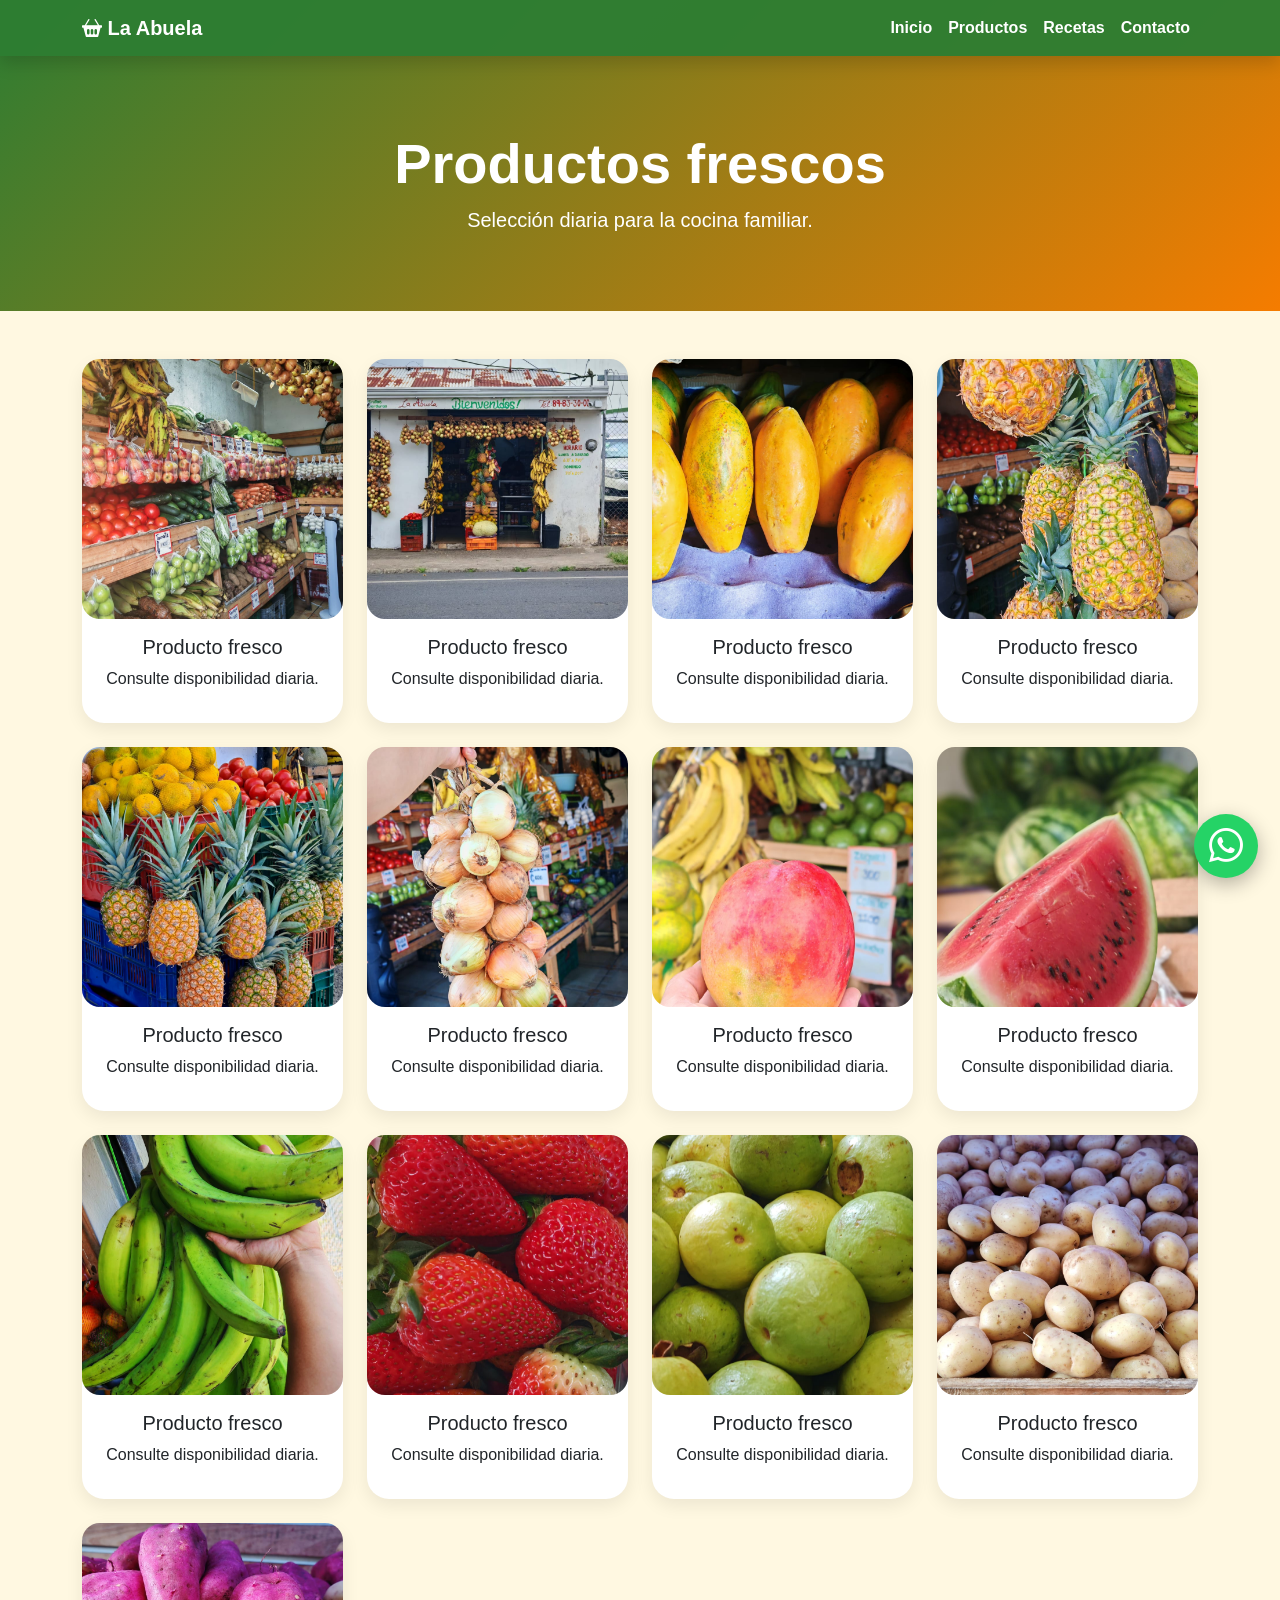
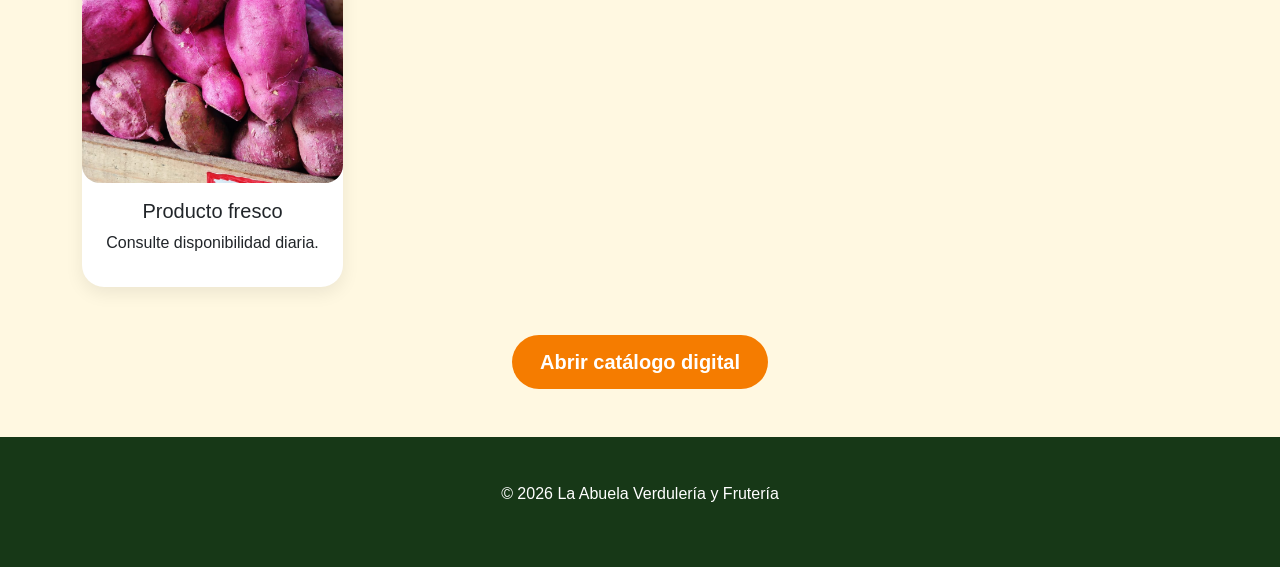
==== productos.html @ 68469627 "Add files via upload" ====
<!doctype html><html lang="es"><head><meta charset="utf-8"><meta name="viewport" content="width=device-width, initial-scale=1"><title>Productos | La Abuela</title><link href="https://cdn.jsdelivr.net/npm/bootstrap@5.3.3/dist/css/bootstrap.min.css" rel="stylesheet"><link href="https://cdn.jsdelivr.net/npm/bootstrap-icons@1.11.3/font/bootstrap-icons.css" rel="stylesheet"><link rel="stylesheet" href="css/estilos.css"></head><body><nav class="navbar navbar-expand-lg navbar-dark fixed-top shadow"><div class="container"><a class="navbar-brand" href="index.html"><i class="bi bi-basket2-fill"></i> La Abuela</a><button class="navbar-toggler" type="button" data-bs-toggle="collapse" data-bs-target="#menu"><span class="navbar-toggler-icon"></span></button><div id="menu" class="collapse navbar-collapse"><ul class="navbar-nav ms-auto"><li class="nav-item"><a class="nav-link" href="index.html">Inicio</a></li><li class="nav-item"><a class="nav-link" href="productos.html">Productos</a></li><li class="nav-item"><a class="nav-link" href="recetas.html">Recetas</a></li><li class="nav-item"><a class="nav-link" href="contacto.html">Contacto</a></li></ul></div></div></nav><header class="page-header"><div class="container"><h1 class="display-4 fw-bold">Productos frescos</h1><p class="lead">Selección diaria para la cocina familiar.</p></div></header><main class="container py-5"><div class="row g-4">
<div class="col-6 col-md-4 col-lg-3"><div class="card h-100"><img src="img/foto1.jpg" class="product-img w-100" alt="Producto fresco"><div class="card-body text-center"><h5>Producto fresco</h5><p>Consulte disponibilidad diaria.</p></div></div></div>
<div class="col-6 col-md-4 col-lg-3"><div class="card h-100"><img src="img/foto2.jpg" class="product-img w-100" alt="Producto fresco"><div class="card-body text-center"><h5>Producto fresco</h5><p>Consulte disponibilidad diaria.</p></div></div></div>
<div class="col-6 col-md-4 col-lg-3"><div class="card h-100"><img src="img/foto3.jpg" class="product-img w-100" alt="Producto fresco"><div class="card-body text-center"><h5>Producto fresco</h5><p>Consulte disponibilidad diaria.</p></div></div></div>
<div class="col-6 col-md-4 col-lg-3"><div class="card h-100"><img src="img/foto4.jpg" class="product-img w-100" alt="Producto fresco"><div class="card-body text-center"><h5>Producto fresco</h5><p>Consulte disponibilidad diaria.</p></div></div></div>
<div class="col-6 col-md-4 col-lg-3"><div class="card h-100"><img src="img/foto5.jpg" class="product-img w-100" alt="Producto fresco"><div class="card-body text-center"><h5>Producto fresco</h5><p>Consulte disponibilidad diaria.</p></div></div></div>
<div class="col-6 col-md-4 col-lg-3"><div class="card h-100"><img src="img/foto6.jpg" class="product-img w-100" alt="Producto fresco"><div class="card-body text-center"><h5>Producto fresco</h5><p>Consulte disponibilidad diaria.</p></div></div></div>
<div class="col-6 col-md-4 col-lg-3"><div class="card h-100"><img src="img/foto7.jpg" class="product-img w-100" alt="Producto fresco"><div class="card-body text-center"><h5>Producto fresco</h5><p>Consulte disponibilidad diaria.</p></div></div></div>
<div class="col-6 col-md-4 col-lg-3"><div class="card h-100"><img src="img/foto8.jpg" class="product-img w-100" alt="Producto fresco"><div class="card-body text-center"><h5>Producto fresco</h5><p>Consulte disponibilidad diaria.</p></div></div></div>
<div class="col-6 col-md-4 col-lg-3"><div class="card h-100"><img src="img/foto9.jpg" class="product-img w-100" alt="Producto fresco"><div class="card-body text-center"><h5>Producto fresco</h5><p>Consulte disponibilidad diaria.</p></div></div></div>
<div class="col-6 col-md-4 col-lg-3"><div class="card h-100"><img src="img/foto10.jpg" class="product-img w-100" alt="Producto fresco"><div class="card-body text-center"><h5>Producto fresco</h5><p>Consulte disponibilidad diaria.</p></div></div></div>
<div class="col-6 col-md-4 col-lg-3"><div class="card h-100"><img src="img/foto11.jpg" class="product-img w-100" alt="Producto fresco"><div class="card-body text-center"><h5>Producto fresco</h5><p>Consulte disponibilidad diaria.</p></div></div></div>
<div class="col-6 col-md-4 col-lg-3"><div class="card h-100"><img src="img/foto12.jpg" class="product-img w-100" alt="Producto fresco"><div class="card-body text-center"><h5>Producto fresco</h5><p>Consulte disponibilidad diaria.</p></div></div></div>
<div class="col-6 col-md-4 col-lg-3"><div class="card h-100"><img src="img/foto13.jpg" class="product-img w-100" alt="Producto fresco"><div class="card-body text-center"><h5>Producto fresco</h5><p>Consulte disponibilidad diaria.</p></div></div></div>
</div><div class="text-center mt-5"><a href="https://laabuela-catalogo-mw1exf4.gamma.site/" target="_blank" class="btn btn-abuela btn-lg">Abrir catálogo digital</a></div></main><a href="https://wa.me/50689833000" target="_blank" class="whatsapp-float"><i class="bi bi-whatsapp"></i></a><footer class="footer text-center"><p>© 2026 La Abuela Verdulería y Frutería</p></footer><script src="https://cdn.jsdelivr.net/npm/bootstrap@5.3.3/dist/js/bootstrap.bundle.min.js"></script><script src="js/main.js"></script></body></html>
---- css/estilos.css ----
:root{--verde:#2e7d32;--verde2:#6dad3a;--naranja:#f57c00;--crema:#fff8e1;--oscuro:#173817;--rojo:#d84315}*{scroll-behavior:smooth}body{font-family:Arial,Helvetica,sans-serif;background:var(--crema);color:#263326}.navbar{background:rgba(46,125,50,.97)}.navbar-brand,.nav-link{color:#fff!important;font-weight:700}.hero{min-height:100vh;background:linear-gradient(rgba(0,0,0,.55),rgba(0,0,0,.55)),url('../img/foto1.jpg') center/cover no-repeat;display:flex;align-items:center;text-align:center;color:#fff;padding-top:90px}.hero-logo{width:220px;max-width:70%;border-radius:26px;box-shadow:0 10px 30px rgba(0,0,0,.35);margin-bottom:24px}.section-title{color:var(--verde);font-weight:800}.btn-abuela{background:var(--naranja);color:#fff;border-radius:40px;padding:12px 28px;font-weight:800;border:0}.btn-abuela:hover{background:var(--rojo);color:#fff}.btn-whatsapp{background:#25D366;color:#fff;border-radius:40px;padding:12px 28px;font-weight:800}.btn-whatsapp:hover{background:#1ebe5d;color:#fff}.card{border:0;border-radius:22px;box-shadow:0 6px 18px rgba(0,0,0,.08)}.product-img{height:260px;object-fit:cover;border-radius:18px;transition:.3s}.product-img:hover{transform:scale(1.04);box-shadow:0 10px 25px rgba(0,0,0,.25)}.carousel-item img{height:560px;object-fit:cover;border-radius:24px}.highlight{background:linear-gradient(135deg,#fff3cd,#e8f5e9);border-left:8px solid var(--naranja);padding:30px;border-radius:24px}.icon-box{font-size:42px;color:var(--verde)}.recipe-card img{height:220px;object-fit:cover;border-radius:22px 22px 0 0}.testimonial{background:#fff;border-radius:20px;padding:25px;height:100%}.map iframe{width:100%;height:380px;border:0;border-radius:24px}.whatsapp-float{position:fixed;right:22px;bottom:22px;background:#25D366;color:#fff;width:64px;height:64px;border-radius:50%;display:flex;align-items:center;justify-content:center;font-size:34px;box-shadow:0 6px 20px rgba(0,0,0,.3);z-index:999;text-decoration:none}.footer{background:var(--oscuro);color:#fff;padding:45px 20px}.footer a{color:#c8e6c9;text-decoration:none}.badge-fresh{background:var(--verde);color:#fff;border-radius:30px;padding:8px 16px;display:inline-block;font-weight:800;margin-bottom:15px}.page-header{padding:130px 0 60px;background:linear-gradient(135deg,var(--verde),var(--naranja));color:white;text-align:center}@media(max-width:768px){.carousel-item img{height:330px}.hero{min-height:90vh}.display-3{font-size:2.5rem}}
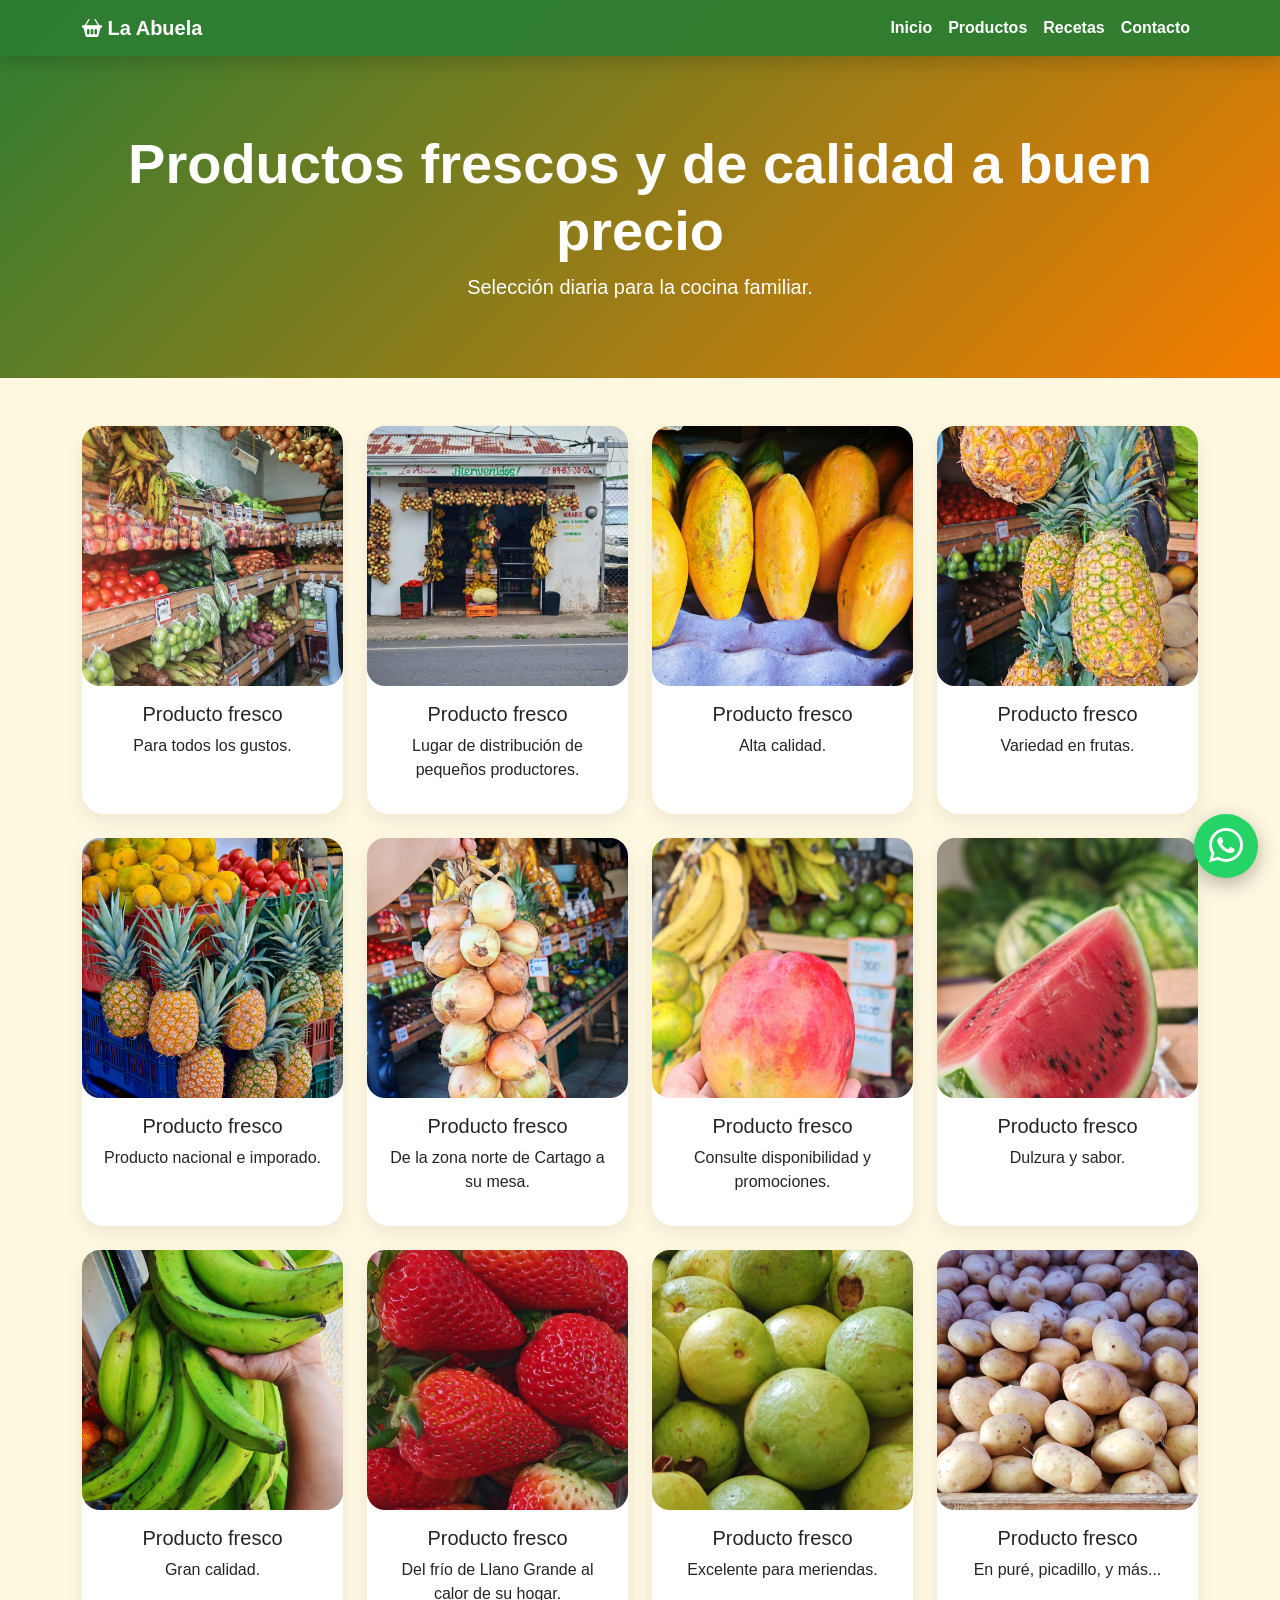
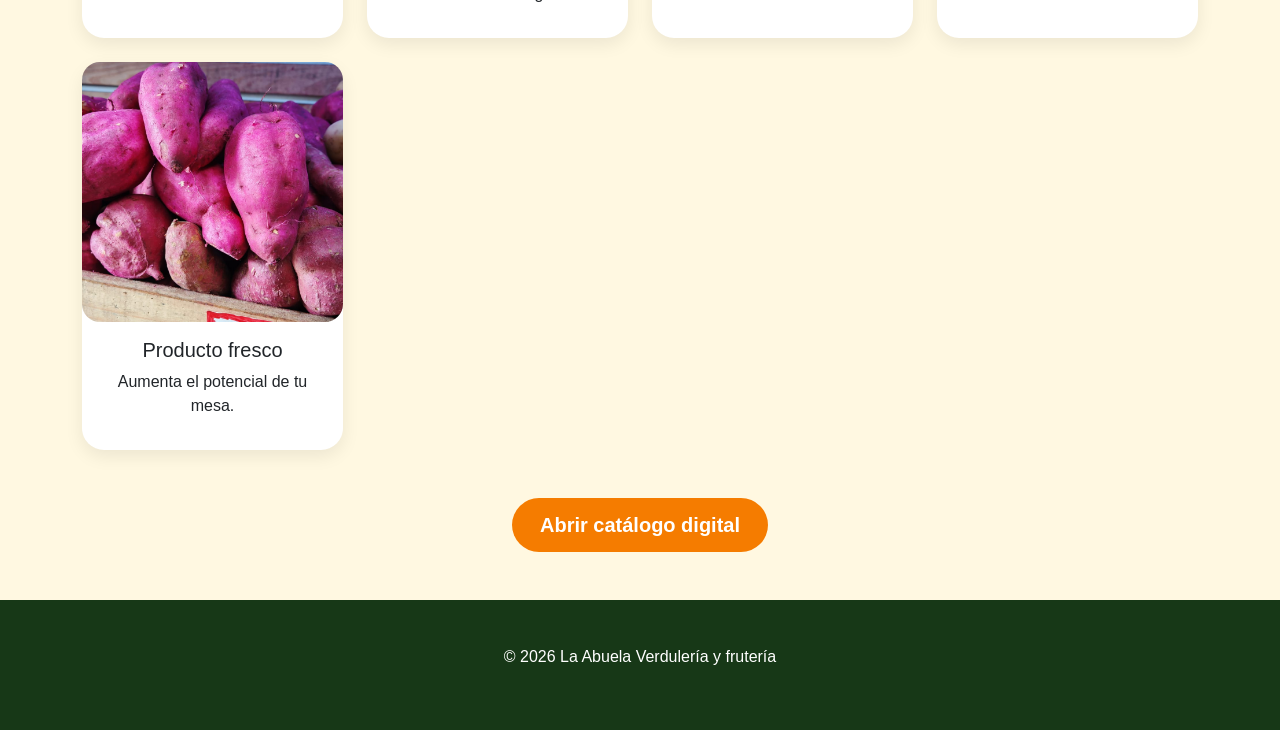
==== commit 6a08f9ba: "Update productos.html Cambio de textos en las fotos" ====
--- a/productos.html
+++ b/productos.html
@@ -1,15 +1,15 @@
-<!doctype html><html lang="es"><head><meta charset="utf-8"><meta name="viewport" content="width=device-width, initial-scale=1"><title>Productos | La Abuela</title><link href="https://cdn.jsdelivr.net/npm/bootstrap@5.3.3/dist/css/bootstrap.min.css" rel="stylesheet"><link href="https://cdn.jsdelivr.net/npm/bootstrap-icons@1.11.3/font/bootstrap-icons.css" rel="stylesheet"><link rel="stylesheet" href="css/estilos.css"></head><body><nav class="navbar navbar-expand-lg navbar-dark fixed-top shadow"><div class="container"><a class="navbar-brand" href="index.html"><i class="bi bi-basket2-fill"></i> La Abuela</a><button class="navbar-toggler" type="button" data-bs-toggle="collapse" data-bs-target="#menu"><span class="navbar-toggler-icon"></span></button><div id="menu" class="collapse navbar-collapse"><ul class="navbar-nav ms-auto"><li class="nav-item"><a class="nav-link" href="index.html">Inicio</a></li><li class="nav-item"><a class="nav-link" href="productos.html">Productos</a></li><li class="nav-item"><a class="nav-link" href="recetas.html">Recetas</a></li><li class="nav-item"><a class="nav-link" href="contacto.html">Contacto</a></li></ul></div></div></nav><header class="page-header"><div class="container"><h1 class="display-4 fw-bold">Productos frescos</h1><p class="lead">Selección diaria para la cocina familiar.</p></div></header><main class="container py-5"><div class="row g-4">
-<div class="col-6 col-md-4 col-lg-3"><div class="card h-100"><img src="img/foto1.jpg" class="product-img w-100" alt="Producto fresco"><div class="card-body text-center"><h5>Producto fresco</h5><p>Consulte disponibilidad diaria.</p></div></div></div>
-<div class="col-6 col-md-4 col-lg-3"><div class="card h-100"><img src="img/foto2.jpg" class="product-img w-100" alt="Producto fresco"><div class="card-body text-center"><h5>Producto fresco</h5><p>Consulte disponibilidad diaria.</p></div></div></div>
-<div class="col-6 col-md-4 col-lg-3"><div class="card h-100"><img src="img/foto3.jpg" class="product-img w-100" alt="Producto fresco"><div class="card-body text-center"><h5>Producto fresco</h5><p>Consulte disponibilidad diaria.</p></div></div></div>
-<div class="col-6 col-md-4 col-lg-3"><div class="card h-100"><img src="img/foto4.jpg" class="product-img w-100" alt="Producto fresco"><div class="card-body text-center"><h5>Producto fresco</h5><p>Consulte disponibilidad diaria.</p></div></div></div>
-<div class="col-6 col-md-4 col-lg-3"><div class="card h-100"><img src="img/foto5.jpg" class="product-img w-100" alt="Producto fresco"><div class="card-body text-center"><h5>Producto fresco</h5><p>Consulte disponibilidad diaria.</p></div></div></div>
-<div class="col-6 col-md-4 col-lg-3"><div class="card h-100"><img src="img/foto6.jpg" class="product-img w-100" alt="Producto fresco"><div class="card-body text-center"><h5>Producto fresco</h5><p>Consulte disponibilidad diaria.</p></div></div></div>
-<div class="col-6 col-md-4 col-lg-3"><div class="card h-100"><img src="img/foto7.jpg" class="product-img w-100" alt="Producto fresco"><div class="card-body text-center"><h5>Producto fresco</h5><p>Consulte disponibilidad diaria.</p></div></div></div>
-<div class="col-6 col-md-4 col-lg-3"><div class="card h-100"><img src="img/foto8.jpg" class="product-img w-100" alt="Producto fresco"><div class="card-body text-center"><h5>Producto fresco</h5><p>Consulte disponibilidad diaria.</p></div></div></div>
-<div class="col-6 col-md-4 col-lg-3"><div class="card h-100"><img src="img/foto9.jpg" class="product-img w-100" alt="Producto fresco"><div class="card-body text-center"><h5>Producto fresco</h5><p>Consulte disponibilidad diaria.</p></div></div></div>
-<div class="col-6 col-md-4 col-lg-3"><div class="card h-100"><img src="img/foto10.jpg" class="product-img w-100" alt="Producto fresco"><div class="card-body text-center"><h5>Producto fresco</h5><p>Consulte disponibilidad diaria.</p></div></div></div>
-<div class="col-6 col-md-4 col-lg-3"><div class="card h-100"><img src="img/foto11.jpg" class="product-img w-100" alt="Producto fresco"><div class="card-body text-center"><h5>Producto fresco</h5><p>Consulte disponibilidad diaria.</p></div></div></div>
-<div class="col-6 col-md-4 col-lg-3"><div class="card h-100"><img src="img/foto12.jpg" class="product-img w-100" alt="Producto fresco"><div class="card-body text-center"><h5>Producto fresco</h5><p>Consulte disponibilidad diaria.</p></div></div></div>
-<div class="col-6 col-md-4 col-lg-3"><div class="card h-100"><img src="img/foto13.jpg" class="product-img w-100" alt="Producto fresco"><div class="card-body text-center"><h5>Producto fresco</h5><p>Consulte disponibilidad diaria.</p></div></div></div>
-</div><div class="text-center mt-5"><a href="https://laabuela-catalogo-mw1exf4.gamma.site/" target="_blank" class="btn btn-abuela btn-lg">Abrir catálogo digital</a></div></main><a href="https://wa.me/50689833000" target="_blank" class="whatsapp-float"><i class="bi bi-whatsapp"></i></a><footer class="footer text-center"><p>© 2026 La Abuela Verdulería y Frutería</p></footer><script src="https://cdn.jsdelivr.net/npm/bootstrap@5.3.3/dist/js/bootstrap.bundle.min.js"></script><script src="js/main.js"></script></body></html>
+<!doctype html><html lang="es"><head><meta charset="utf-8"><meta name="viewport" content="width=device-width, initial-scale=1"><title>Productos | La Abuela</title><link href="https://cdn.jsdelivr.net/npm/bootstrap@5.3.3/dist/css/bootstrap.min.css" rel="stylesheet"><link href="https://cdn.jsdelivr.net/npm/bootstrap-icons@1.11.3/font/bootstrap-icons.css" rel="stylesheet"><link rel="stylesheet" href="css/estilos.css"></head><body><nav class="navbar navbar-expand-lg navbar-dark fixed-top shadow"><div class="container"><a class="navbar-brand" href="index.html"><i class="bi bi-basket2-fill"></i> La Abuela</a><button class="navbar-toggler" type="button" data-bs-toggle="collapse" data-bs-target="#menu"><span class="navbar-toggler-icon"></span></button><div id="menu" class="collapse navbar-collapse"><ul class="navbar-nav ms-auto"><li class="nav-item"><a class="nav-link" href="index.html">Inicio</a></li><li class="nav-item"><a class="nav-link" href="productos.html">Productos</a></li><li class="nav-item"><a class="nav-link" href="recetas.html">Recetas</a></li><li class="nav-item"><a class="nav-link" href="contacto.html">Contacto</a></li></ul></div></div></nav><header class="page-header"><div class="container"><h1 class="display-4 fw-bold">Productos frescos y de calidad a buen precio</h1><p class="lead">Selección diaria para la cocina familiar.</p></div></header><main class="container py-5"><div class="row g-4">
+<div class="col-6 col-md-4 col-lg-3"><div class="card h-100"><img src="img/foto1.jpg" class="product-img w-100" alt="Variedad "><div class="card-body text-center"><h5>Producto fresco</h5><p>Para todos los gustos.</p></div></div></div>
+<div class="col-6 col-md-4 col-lg-3"><div class="card h-100"><img src="img/foto2.jpg" class="product-img w-100" alt="Excelente ubicación"><div class="card-body text-center"><h5>Producto fresco</h5><p>Lugar de distribución de pequeños productores.</p></div></div></div>
+<div class="col-6 col-md-4 col-lg-3"><div class="card h-100"><img src="img/foto3.jpg" class="product-img w-100" alt="Producto nacional"><div class="card-body text-center"><h5>Producto fresco</h5><p>Alta calidad.</p></div></div></div>
+<div class="col-6 col-md-4 col-lg-3"><div class="card h-100"><img src="img/foto4.jpg" class="product-img w-100" alt="Producto fresco"><div class="card-body text-center"><h5>Producto fresco</h5><p>Variedad en frutas.</p></div></div></div>
+<div class="col-6 col-md-4 col-lg-3"><div class="card h-100"><img src="img/foto5.jpg" class="product-img w-100" alt="Variedad"><div class="card-body text-center"><h5>Producto fresco</h5><p>Producto nacional e imporado.</p></div></div></div>
+<div class="col-6 col-md-4 col-lg-3"><div class="card h-100"><img src="img/foto6.jpg" class="product-img w-100" alt="Producto de calidad"><div class="card-body text-center"><h5>Producto fresco</h5><p>De la zona norte de Cartago a su mesa.</p></div></div></div>
+<div class="col-6 col-md-4 col-lg-3"><div class="card h-100"><img src="img/foto7.jpg" class="product-img w-100" alt="Producto de temporada"><div class="card-body text-center"><h5>Producto fresco</h5><p>Consulte disponibilidad y promociones.</p></div></div></div>
+<div class="col-6 col-md-4 col-lg-3"><div class="card h-100"><img src="img/foto8.jpg" class="product-img w-100" alt="Producto fresco"><div class="card-body text-center"><h5>Producto fresco</h5><p>Dulzura y sabor.</p></div></div></div>
+<div class="col-6 col-md-4 col-lg-3"><div class="card h-100"><img src="img/foto9.jpg" class="product-img w-100" alt="Para sus picadillos"><div class="card-body text-center"><h5>Producto fresco</h5><p>Gran calidad.</p></div></div></div>
+<div class="col-6 col-md-4 col-lg-3"><div class="card h-100"><img src="img/foto10.jpg" class="product-img w-100" alt="Producto fresco"><div class="card-body text-center"><h5>Producto fresco</h5><p>Del frío de Llano Grande al calor de su hogar.</p></div></div></div>
+<div class="col-6 col-md-4 col-lg-3"><div class="card h-100"><img src="img/foto11.jpg" class="product-img w-100" alt="Producto fresco"><div class="card-body text-center"><h5>Producto fresco</h5><p>Excelente para meriendas.</p></div></div></div>
+<div class="col-6 col-md-4 col-lg-3"><div class="card h-100"><img src="img/foto12.jpg" class="product-img w-100" alt="Papas de calidad"><div class="card-body text-center"><h5>Producto fresco</h5><p>En puré, picadillo, y más...</p></div></div></div>
+<div class="col-6 col-md-4 col-lg-3"><div class="card h-100"><img src="img/foto13.jpg" class="product-img w-100" alt="Producto de calidad"><div class="card-body text-center"><h5>Producto fresco</h5><p>Aumenta el potencial de tu mesa.</p></div></div></div>
+</div><div class="text-center mt-5"><a href="https://laabuela-catalogo-mw1exf4.gamma.site/" target="_blank" class="btn btn-abuela btn-lg">Abrir catálogo digital</a></div></main><a href="https://wa.me/50689833000" target="_blank" class="whatsapp-float"><i class="bi bi-whatsapp"></i></a><footer class="footer text-center"><p>© 2026 La Abuela Verdulería y frutería</p></footer><script src="https://cdn.jsdelivr.net/npm/bootstrap@5.3.3/dist/js/bootstrap.bundle.min.js"></script><script src="js/main.js"></script></body></html>
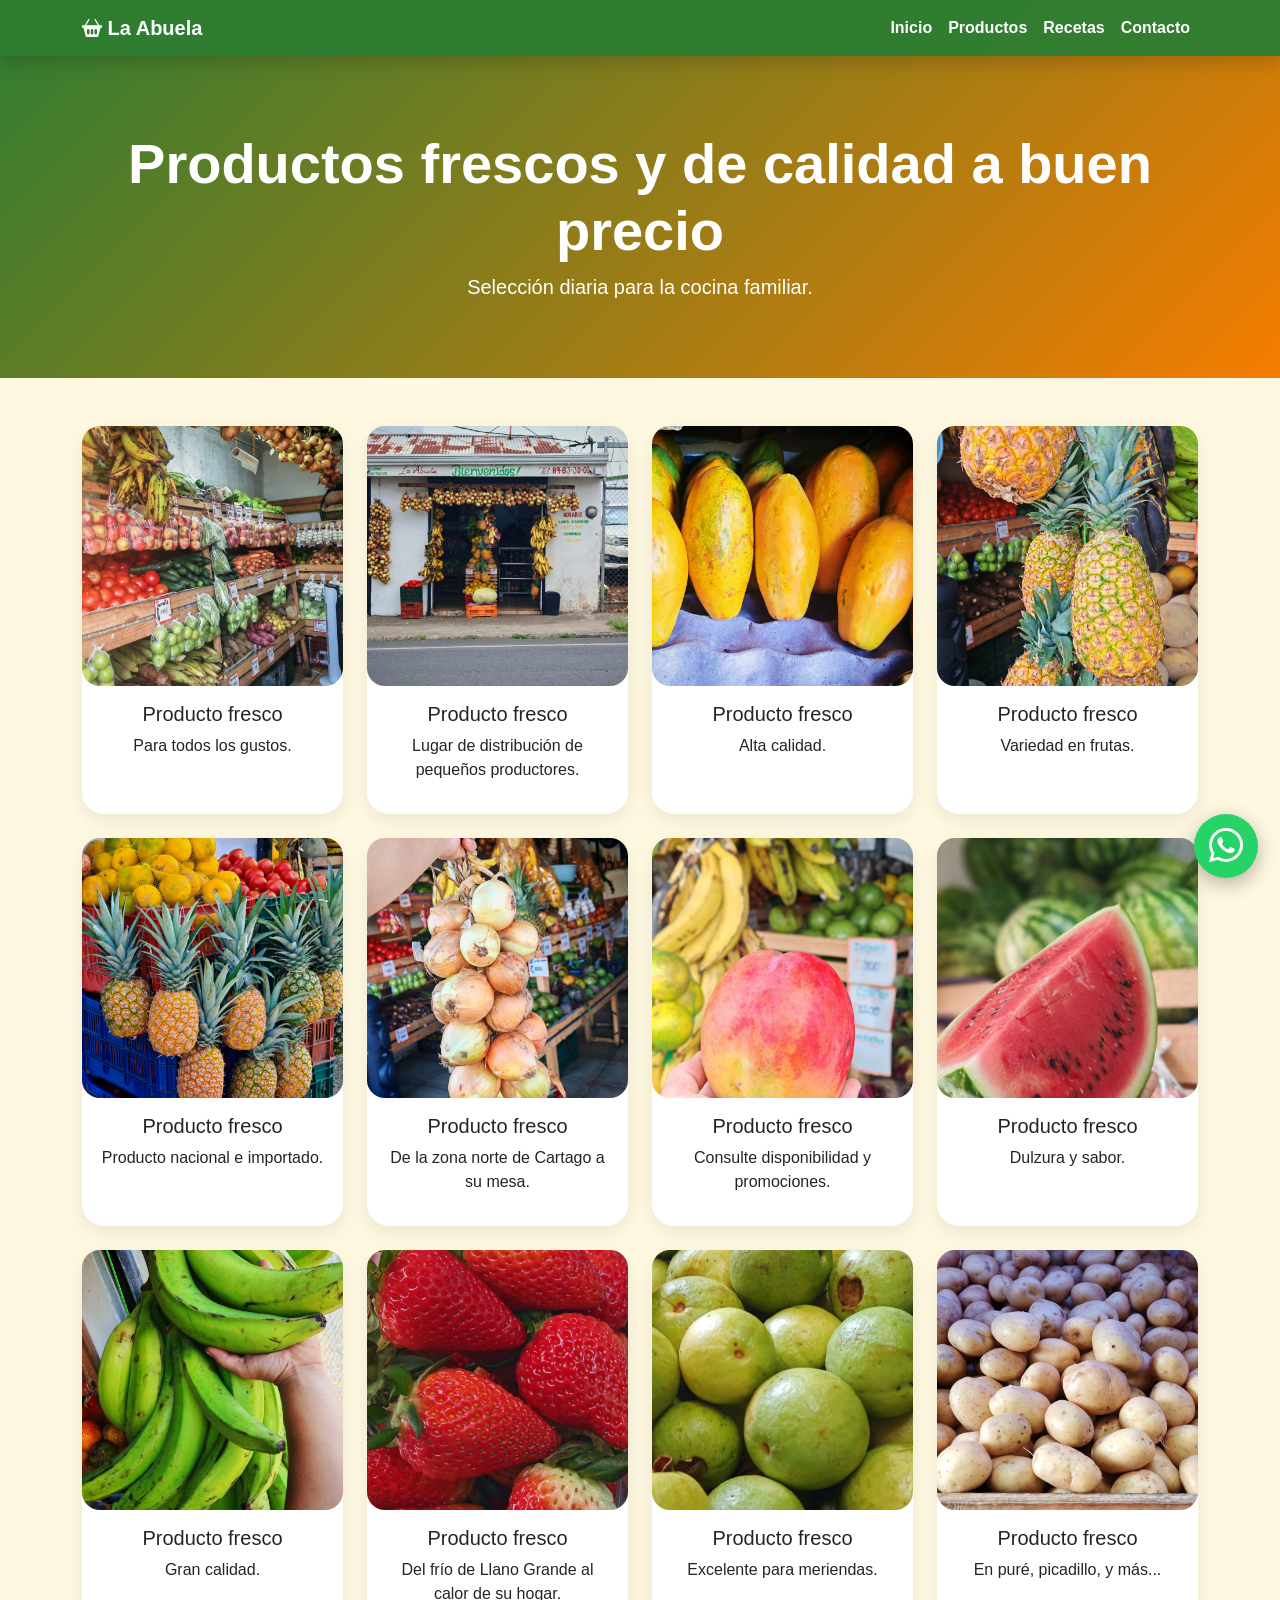
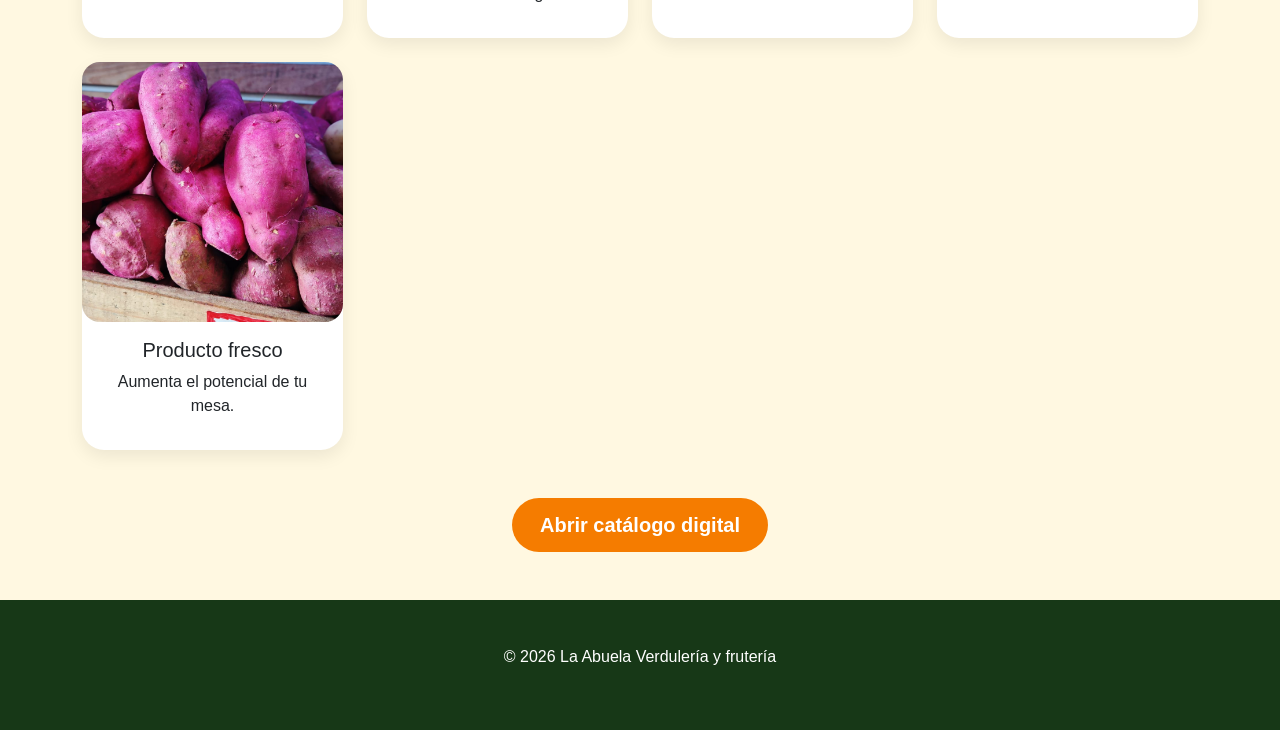
==== commit 142d31fd: "Update productos.html Corrección ortográfica" ====
--- a/productos.html
+++ b/productos.html
@@ -3,7 +3,7 @@
 <div class="col-6 col-md-4 col-lg-3"><div class="card h-100"><img src="img/foto2.jpg" class="product-img w-100" alt="Excelente ubicación"><div class="card-body text-center"><h5>Producto fresco</h5><p>Lugar de distribución de pequeños productores.</p></div></div></div>
 <div class="col-6 col-md-4 col-lg-3"><div class="card h-100"><img src="img/foto3.jpg" class="product-img w-100" alt="Producto nacional"><div class="card-body text-center"><h5>Producto fresco</h5><p>Alta calidad.</p></div></div></div>
 <div class="col-6 col-md-4 col-lg-3"><div class="card h-100"><img src="img/foto4.jpg" class="product-img w-100" alt="Producto fresco"><div class="card-body text-center"><h5>Producto fresco</h5><p>Variedad en frutas.</p></div></div></div>
-<div class="col-6 col-md-4 col-lg-3"><div class="card h-100"><img src="img/foto5.jpg" class="product-img w-100" alt="Variedad"><div class="card-body text-center"><h5>Producto fresco</h5><p>Producto nacional e imporado.</p></div></div></div>
+<div class="col-6 col-md-4 col-lg-3"><div class="card h-100"><img src="img/foto5.jpg" class="product-img w-100" alt="Variedad"><div class="card-body text-center"><h5>Producto fresco</h5><p>Producto nacional e importado.</p></div></div></div>
 <div class="col-6 col-md-4 col-lg-3"><div class="card h-100"><img src="img/foto6.jpg" class="product-img w-100" alt="Producto de calidad"><div class="card-body text-center"><h5>Producto fresco</h5><p>De la zona norte de Cartago a su mesa.</p></div></div></div>
 <div class="col-6 col-md-4 col-lg-3"><div class="card h-100"><img src="img/foto7.jpg" class="product-img w-100" alt="Producto de temporada"><div class="card-body text-center"><h5>Producto fresco</h5><p>Consulte disponibilidad y promociones.</p></div></div></div>
 <div class="col-6 col-md-4 col-lg-3"><div class="card h-100"><img src="img/foto8.jpg" class="product-img w-100" alt="Producto fresco"><div class="card-body text-center"><h5>Producto fresco</h5><p>Dulzura y sabor.</p></div></div></div>
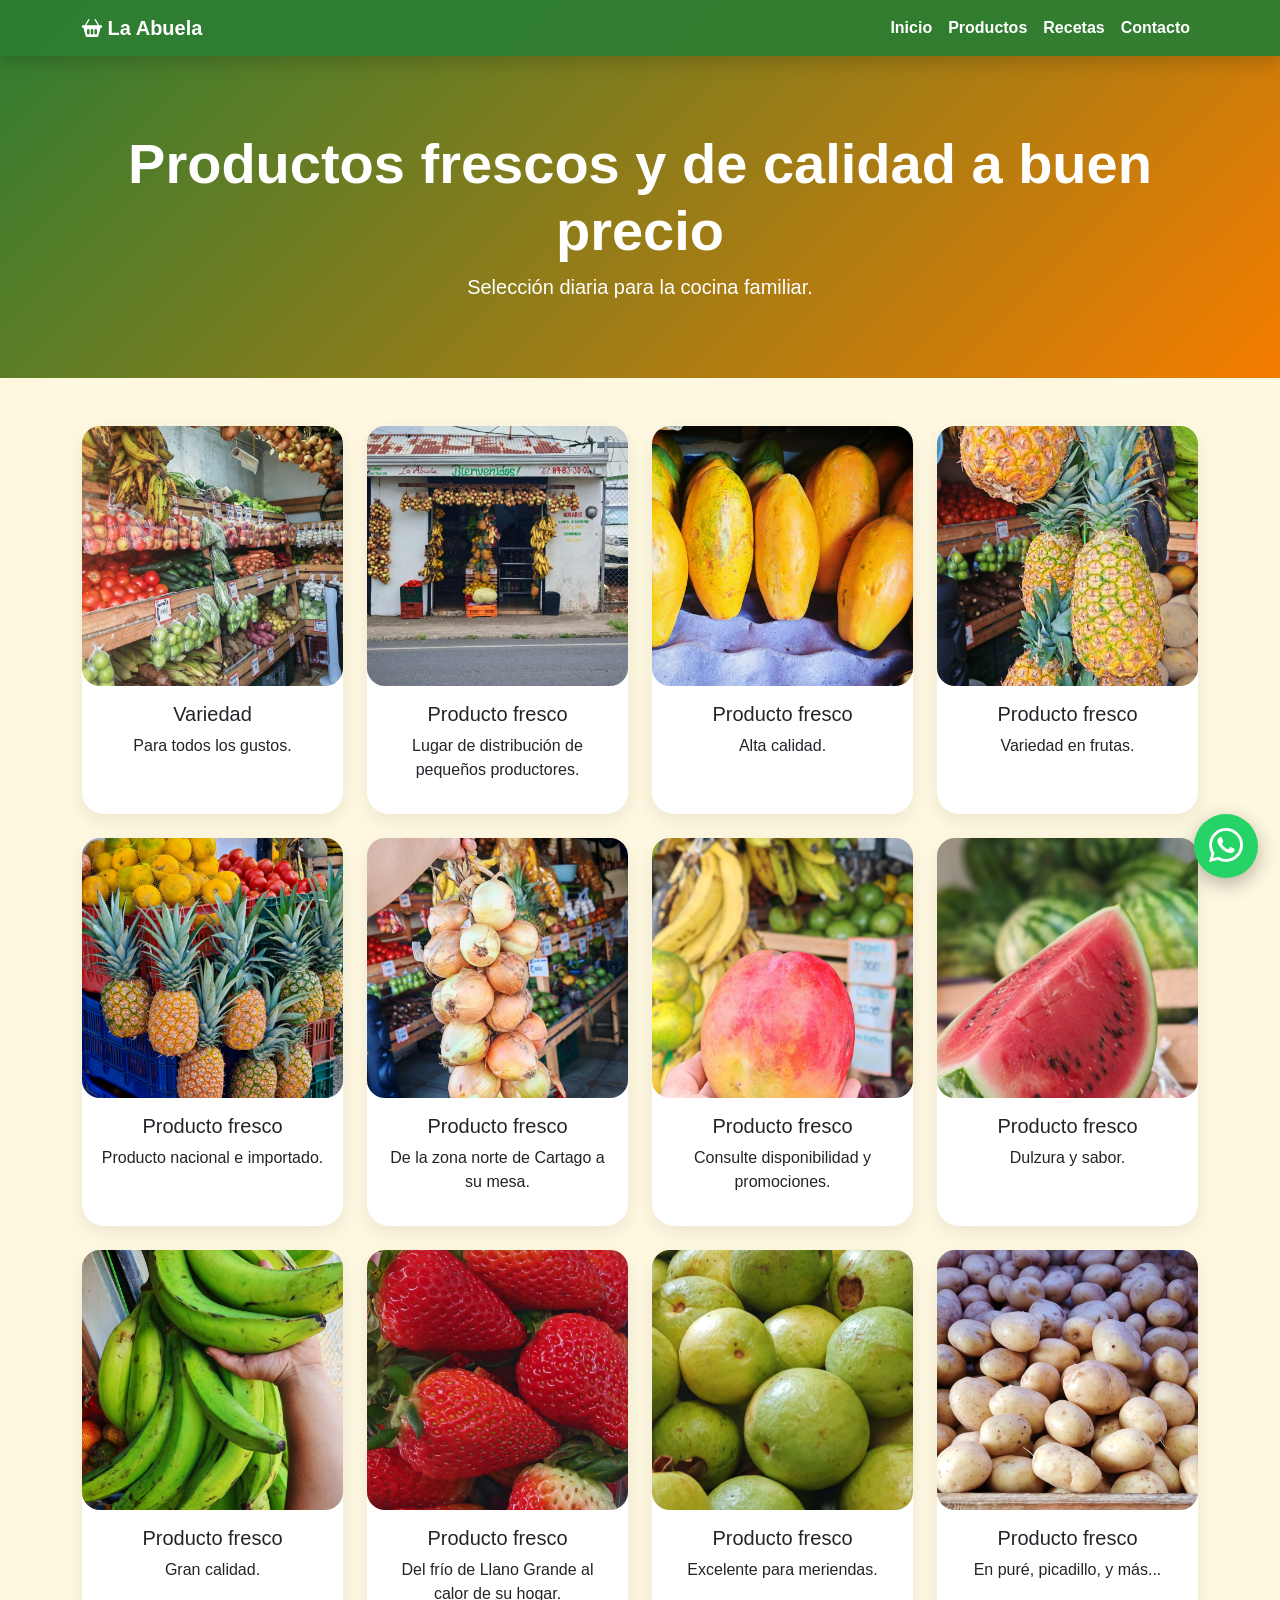
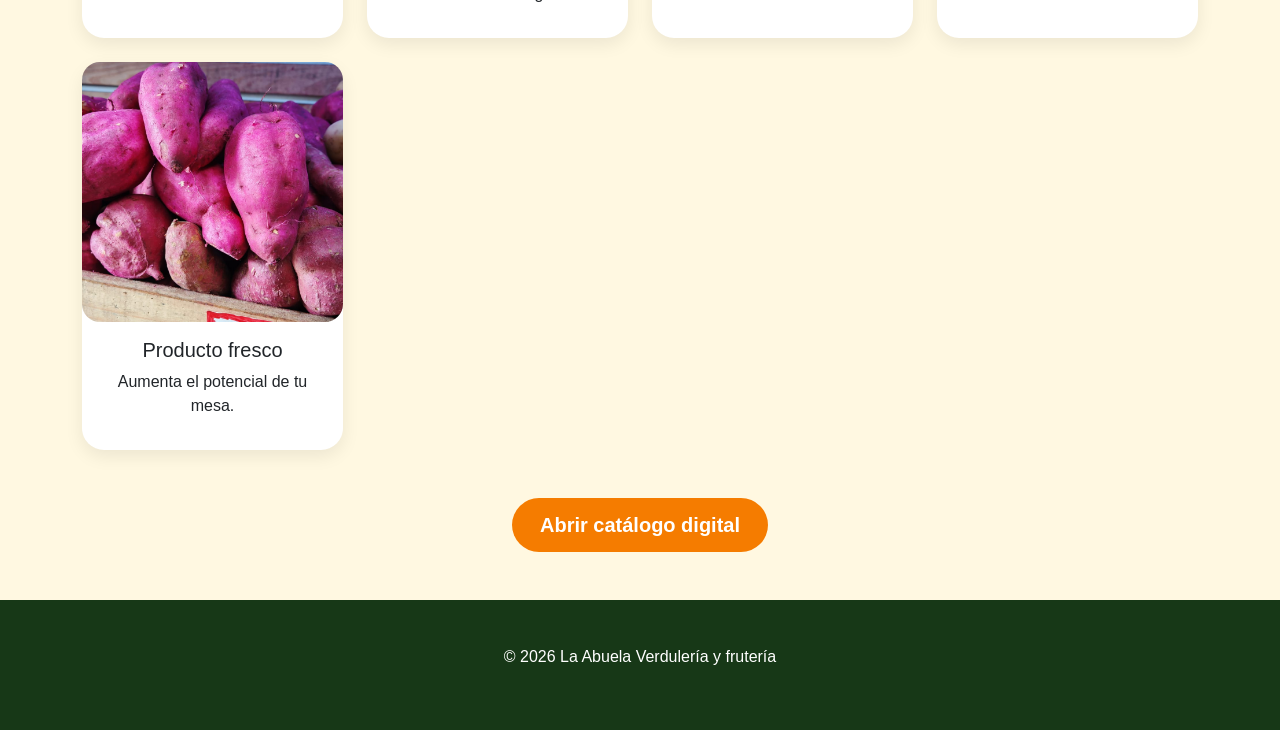
==== commit 11a01e22: "Update productos.html Cambio línea 2 para prueba de mensaje" ====
--- a/productos.html
+++ b/productos.html
@@ -1,5 +1,5 @@
 <!doctype html><html lang="es"><head><meta charset="utf-8"><meta name="viewport" content="width=device-width, initial-scale=1"><title>Productos | La Abuela</title><link href="https://cdn.jsdelivr.net/npm/bootstrap@5.3.3/dist/css/bootstrap.min.css" rel="stylesheet"><link href="https://cdn.jsdelivr.net/npm/bootstrap-icons@1.11.3/font/bootstrap-icons.css" rel="stylesheet"><link rel="stylesheet" href="css/estilos.css"></head><body><nav class="navbar navbar-expand-lg navbar-dark fixed-top shadow"><div class="container"><a class="navbar-brand" href="index.html"><i class="bi bi-basket2-fill"></i> La Abuela</a><button class="navbar-toggler" type="button" data-bs-toggle="collapse" data-bs-target="#menu"><span class="navbar-toggler-icon"></span></button><div id="menu" class="collapse navbar-collapse"><ul class="navbar-nav ms-auto"><li class="nav-item"><a class="nav-link" href="index.html">Inicio</a></li><li class="nav-item"><a class="nav-link" href="productos.html">Productos</a></li><li class="nav-item"><a class="nav-link" href="recetas.html">Recetas</a></li><li class="nav-item"><a class="nav-link" href="contacto.html">Contacto</a></li></ul></div></div></nav><header class="page-header"><div class="container"><h1 class="display-4 fw-bold">Productos frescos y de calidad a buen precio</h1><p class="lead">Selección diaria para la cocina familiar.</p></div></header><main class="container py-5"><div class="row g-4">
-<div class="col-6 col-md-4 col-lg-3"><div class="card h-100"><img src="img/foto1.jpg" class="product-img w-100" alt="Variedad "><div class="card-body text-center"><h5>Producto fresco</h5><p>Para todos los gustos.</p></div></div></div>
+<div class="col-6 col-md-4 col-lg-3"><div class="card h-100"><img src="img/foto1.jpg" class="product-img w-100" alt="Variedad "><div class="card-body text-center"><h5>Variedad</h5><p>Para todos los gustos.</p></div></div></div>
 <div class="col-6 col-md-4 col-lg-3"><div class="card h-100"><img src="img/foto2.jpg" class="product-img w-100" alt="Excelente ubicación"><div class="card-body text-center"><h5>Producto fresco</h5><p>Lugar de distribución de pequeños productores.</p></div></div></div>
 <div class="col-6 col-md-4 col-lg-3"><div class="card h-100"><img src="img/foto3.jpg" class="product-img w-100" alt="Producto nacional"><div class="card-body text-center"><h5>Producto fresco</h5><p>Alta calidad.</p></div></div></div>
 <div class="col-6 col-md-4 col-lg-3"><div class="card h-100"><img src="img/foto4.jpg" class="product-img w-100" alt="Producto fresco"><div class="card-body text-center"><h5>Producto fresco</h5><p>Variedad en frutas.</p></div></div></div>
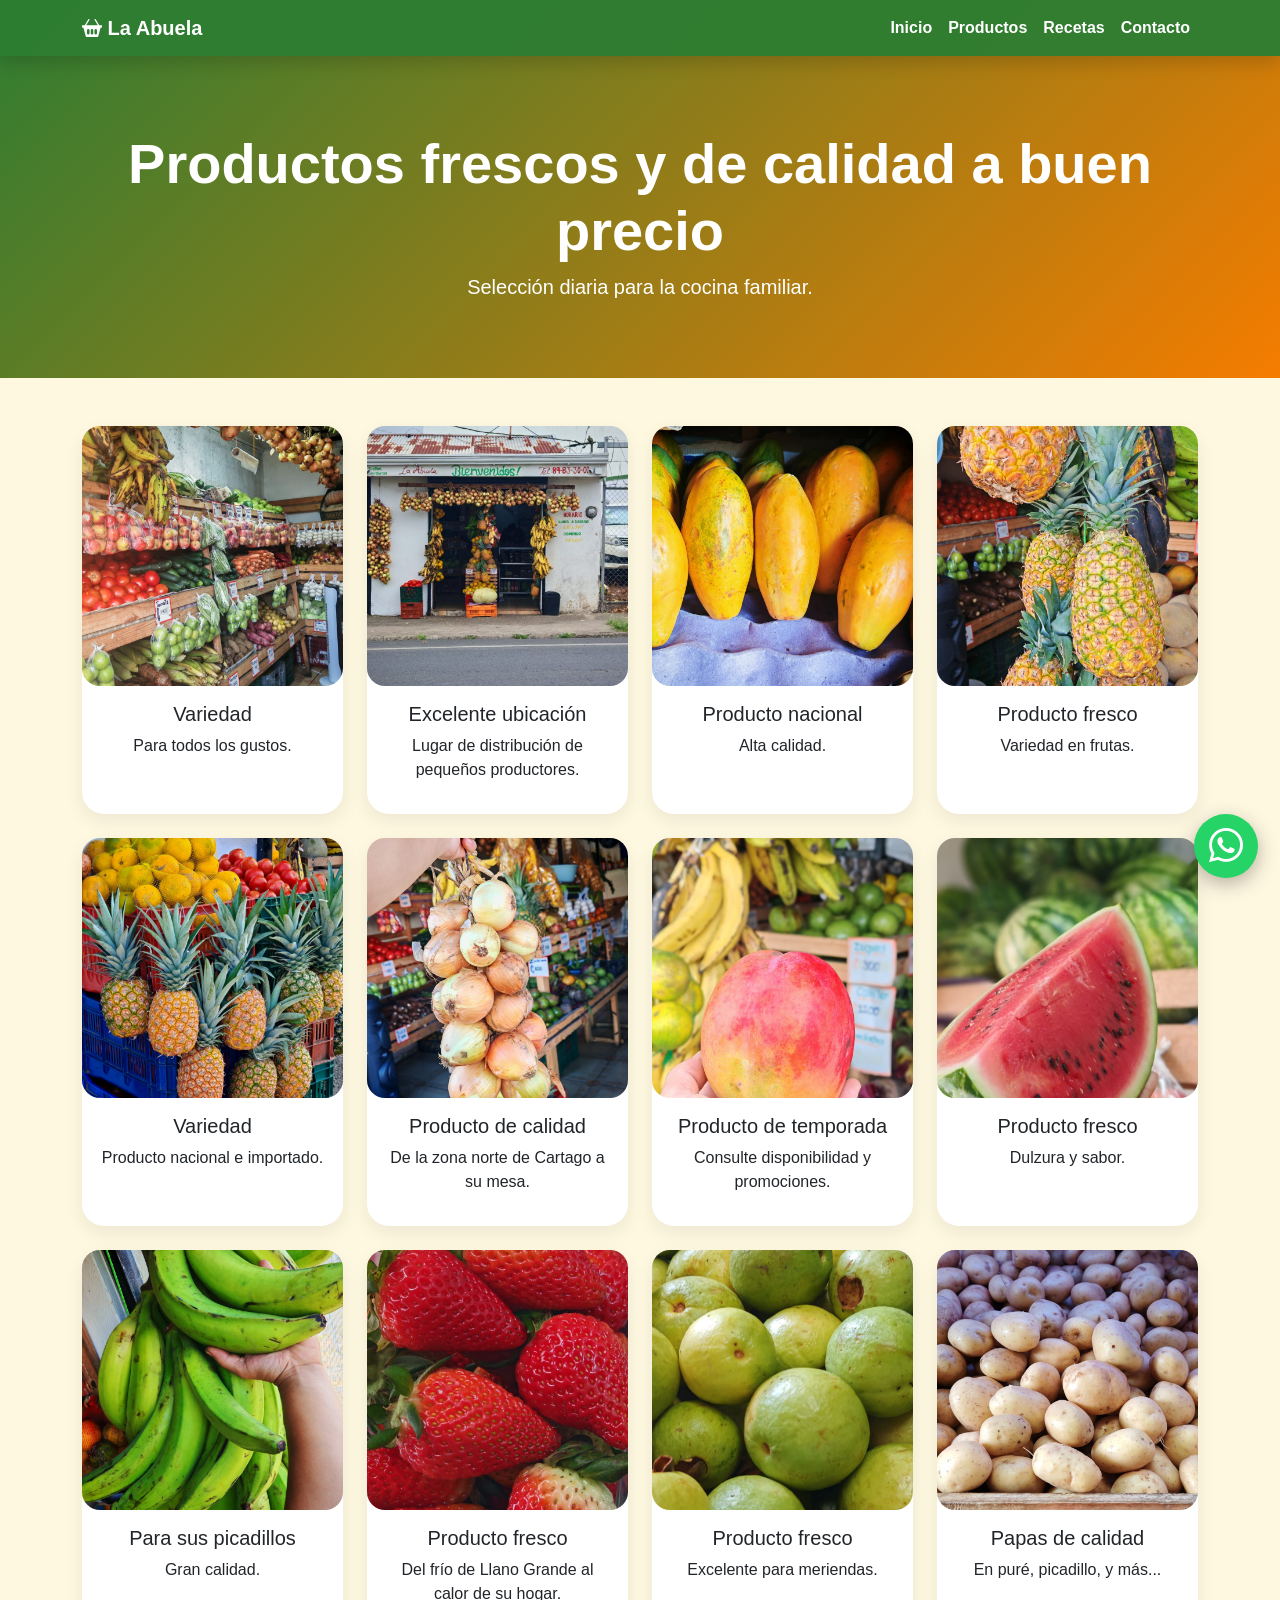
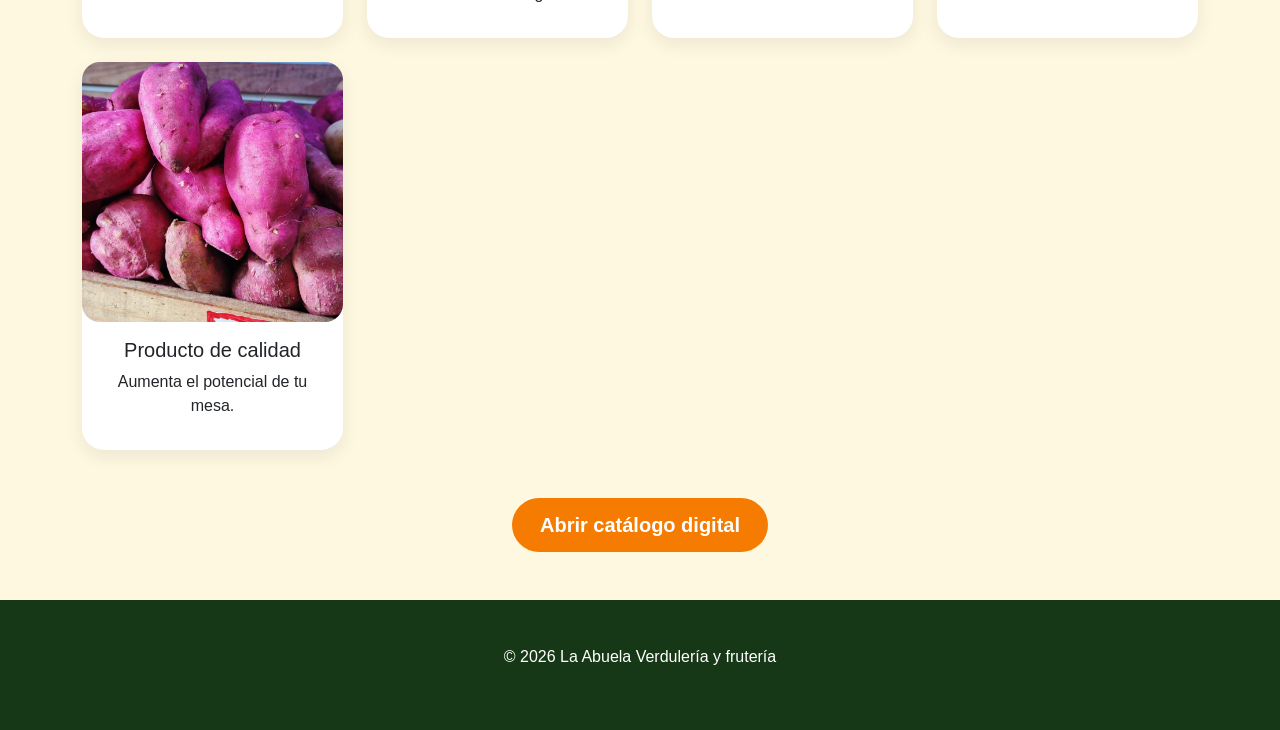
==== commit 0d58d110: "Update productos.html Títulos" ====
--- a/productos.html
+++ b/productos.html
@@ -1,15 +1,15 @@
 <!doctype html><html lang="es"><head><meta charset="utf-8"><meta name="viewport" content="width=device-width, initial-scale=1"><title>Productos | La Abuela</title><link href="https://cdn.jsdelivr.net/npm/bootstrap@5.3.3/dist/css/bootstrap.min.css" rel="stylesheet"><link href="https://cdn.jsdelivr.net/npm/bootstrap-icons@1.11.3/font/bootstrap-icons.css" rel="stylesheet"><link rel="stylesheet" href="css/estilos.css"></head><body><nav class="navbar navbar-expand-lg navbar-dark fixed-top shadow"><div class="container"><a class="navbar-brand" href="index.html"><i class="bi bi-basket2-fill"></i> La Abuela</a><button class="navbar-toggler" type="button" data-bs-toggle="collapse" data-bs-target="#menu"><span class="navbar-toggler-icon"></span></button><div id="menu" class="collapse navbar-collapse"><ul class="navbar-nav ms-auto"><li class="nav-item"><a class="nav-link" href="index.html">Inicio</a></li><li class="nav-item"><a class="nav-link" href="productos.html">Productos</a></li><li class="nav-item"><a class="nav-link" href="recetas.html">Recetas</a></li><li class="nav-item"><a class="nav-link" href="contacto.html">Contacto</a></li></ul></div></div></nav><header class="page-header"><div class="container"><h1 class="display-4 fw-bold">Productos frescos y de calidad a buen precio</h1><p class="lead">Selección diaria para la cocina familiar.</p></div></header><main class="container py-5"><div class="row g-4">
 <div class="col-6 col-md-4 col-lg-3"><div class="card h-100"><img src="img/foto1.jpg" class="product-img w-100" alt="Variedad "><div class="card-body text-center"><h5>Variedad</h5><p>Para todos los gustos.</p></div></div></div>
-<div class="col-6 col-md-4 col-lg-3"><div class="card h-100"><img src="img/foto2.jpg" class="product-img w-100" alt="Excelente ubicación"><div class="card-body text-center"><h5>Producto fresco</h5><p>Lugar de distribución de pequeños productores.</p></div></div></div>
-<div class="col-6 col-md-4 col-lg-3"><div class="card h-100"><img src="img/foto3.jpg" class="product-img w-100" alt="Producto nacional"><div class="card-body text-center"><h5>Producto fresco</h5><p>Alta calidad.</p></div></div></div>
+<div class="col-6 col-md-4 col-lg-3"><div class="card h-100"><img src="img/foto2.jpg" class="product-img w-100" alt="Excelente ubicación"><div class="card-body text-center"><h5>Excelente ubicación</h5><p>Lugar de distribución de pequeños productores.</p></div></div></div>
+<div class="col-6 col-md-4 col-lg-3"><div class="card h-100"><img src="img/foto3.jpg" class="product-img w-100" alt="Producto nacional"><div class="card-body text-center"><h5>Producto nacional</h5><p>Alta calidad.</p></div></div></div>
 <div class="col-6 col-md-4 col-lg-3"><div class="card h-100"><img src="img/foto4.jpg" class="product-img w-100" alt="Producto fresco"><div class="card-body text-center"><h5>Producto fresco</h5><p>Variedad en frutas.</p></div></div></div>
-<div class="col-6 col-md-4 col-lg-3"><div class="card h-100"><img src="img/foto5.jpg" class="product-img w-100" alt="Variedad"><div class="card-body text-center"><h5>Producto fresco</h5><p>Producto nacional e importado.</p></div></div></div>
-<div class="col-6 col-md-4 col-lg-3"><div class="card h-100"><img src="img/foto6.jpg" class="product-img w-100" alt="Producto de calidad"><div class="card-body text-center"><h5>Producto fresco</h5><p>De la zona norte de Cartago a su mesa.</p></div></div></div>
-<div class="col-6 col-md-4 col-lg-3"><div class="card h-100"><img src="img/foto7.jpg" class="product-img w-100" alt="Producto de temporada"><div class="card-body text-center"><h5>Producto fresco</h5><p>Consulte disponibilidad y promociones.</p></div></div></div>
+<div class="col-6 col-md-4 col-lg-3"><div class="card h-100"><img src="img/foto5.jpg" class="product-img w-100" alt="Variedad"><div class="card-body text-center"><h5>Variedad</h5><p>Producto nacional e importado.</p></div></div></div>
+<div class="col-6 col-md-4 col-lg-3"><div class="card h-100"><img src="img/foto6.jpg" class="product-img w-100" alt="Producto de calidad"><div class="card-body text-center"><h5>Producto de calidad</h5><p>De la zona norte de Cartago a su mesa.</p></div></div></div>
+<div class="col-6 col-md-4 col-lg-3"><div class="card h-100"><img src="img/foto7.jpg" class="product-img w-100" alt="Producto de temporada"><div class="card-body text-center"><h5>Producto de temporada</h5><p>Consulte disponibilidad y promociones.</p></div></div></div>
 <div class="col-6 col-md-4 col-lg-3"><div class="card h-100"><img src="img/foto8.jpg" class="product-img w-100" alt="Producto fresco"><div class="card-body text-center"><h5>Producto fresco</h5><p>Dulzura y sabor.</p></div></div></div>
-<div class="col-6 col-md-4 col-lg-3"><div class="card h-100"><img src="img/foto9.jpg" class="product-img w-100" alt="Para sus picadillos"><div class="card-body text-center"><h5>Producto fresco</h5><p>Gran calidad.</p></div></div></div>
+<div class="col-6 col-md-4 col-lg-3"><div class="card h-100"><img src="img/foto9.jpg" class="product-img w-100" alt="Para sus picadillos"><div class="card-body text-center"><h5>Para sus picadillos</h5><p>Gran calidad.</p></div></div></div>
 <div class="col-6 col-md-4 col-lg-3"><div class="card h-100"><img src="img/foto10.jpg" class="product-img w-100" alt="Producto fresco"><div class="card-body text-center"><h5>Producto fresco</h5><p>Del frío de Llano Grande al calor de su hogar.</p></div></div></div>
 <div class="col-6 col-md-4 col-lg-3"><div class="card h-100"><img src="img/foto11.jpg" class="product-img w-100" alt="Producto fresco"><div class="card-body text-center"><h5>Producto fresco</h5><p>Excelente para meriendas.</p></div></div></div>
-<div class="col-6 col-md-4 col-lg-3"><div class="card h-100"><img src="img/foto12.jpg" class="product-img w-100" alt="Papas de calidad"><div class="card-body text-center"><h5>Producto fresco</h5><p>En puré, picadillo, y más...</p></div></div></div>
-<div class="col-6 col-md-4 col-lg-3"><div class="card h-100"><img src="img/foto13.jpg" class="product-img w-100" alt="Producto de calidad"><div class="card-body text-center"><h5>Producto fresco</h5><p>Aumenta el potencial de tu mesa.</p></div></div></div>
+<div class="col-6 col-md-4 col-lg-3"><div class="card h-100"><img src="img/foto12.jpg" class="product-img w-100" alt="Papas de calidad"><div class="card-body text-center"><h5>Papas de calidad</h5><p>En puré, picadillo, y más...</p></div></div></div>
+<div class="col-6 col-md-4 col-lg-3"><div class="card h-100"><img src="img/foto13.jpg" class="product-img w-100" alt="Producto de calidad"><div class="card-body text-center"><h5>Producto de calidad</h5><p>Aumenta el potencial de tu mesa.</p></div></div></div>
 </div><div class="text-center mt-5"><a href="https://laabuela-catalogo-mw1exf4.gamma.site/" target="_blank" class="btn btn-abuela btn-lg">Abrir catálogo digital</a></div></main><a href="https://wa.me/50689833000" target="_blank" class="whatsapp-float"><i class="bi bi-whatsapp"></i></a><footer class="footer text-center"><p>© 2026 La Abuela Verdulería y frutería</p></footer><script src="https://cdn.jsdelivr.net/npm/bootstrap@5.3.3/dist/js/bootstrap.bundle.min.js"></script><script src="js/main.js"></script></body></html>
--- a/css/estilos.css
+++ b/css/estilos.css
@@ -1 +1,9 @@
 :root{--verde:#2e7d32;--verde2:#6dad3a;--naranja:#f57c00;--crema:#fff8e1;--oscuro:#173817;--rojo:#d84315}*{scroll-behavior:smooth}body{font-family:Arial,Helvetica,sans-serif;background:var(--crema);color:#263326}.navbar{background:rgba(46,125,50,.97)}.navbar-brand,.nav-link{color:#fff!important;font-weight:700}.hero{min-height:100vh;background:linear-gradient(rgba(0,0,0,.55),rgba(0,0,0,.55)),url('../img/foto1.jpg') center/cover no-repeat;display:flex;align-items:center;text-align:center;color:#fff;padding-top:90px}.hero-logo{width:220px;max-width:70%;border-radius:26px;box-shadow:0 10px 30px rgba(0,0,0,.35);margin-bottom:24px}.section-title{color:var(--verde);font-weight:800}.btn-abuela{background:var(--naranja);color:#fff;border-radius:40px;padding:12px 28px;font-weight:800;border:0}.btn-abuela:hover{background:var(--rojo);color:#fff}.btn-whatsapp{background:#25D366;color:#fff;border-radius:40px;padding:12px 28px;font-weight:800}.btn-whatsapp:hover{background:#1ebe5d;color:#fff}.card{border:0;border-radius:22px;box-shadow:0 6px 18px rgba(0,0,0,.08)}.product-img{height:260px;object-fit:cover;border-radius:18px;transition:.3s}.product-img:hover{transform:scale(1.04);box-shadow:0 10px 25px rgba(0,0,0,.25)}.carousel-item img{height:560px;object-fit:cover;border-radius:24px}.highlight{background:linear-gradient(135deg,#fff3cd,#e8f5e9);border-left:8px solid var(--naranja);padding:30px;border-radius:24px}.icon-box{font-size:42px;color:var(--verde)}.recipe-card img{height:220px;object-fit:cover;border-radius:22px 22px 0 0}.testimonial{background:#fff;border-radius:20px;padding:25px;height:100%}.map iframe{width:100%;height:380px;border:0;border-radius:24px}.whatsapp-float{position:fixed;right:22px;bottom:22px;background:#25D366;color:#fff;width:64px;height:64px;border-radius:50%;display:flex;align-items:center;justify-content:center;font-size:34px;box-shadow:0 6px 20px rgba(0,0,0,.3);z-index:999;text-decoration:none}.footer{background:var(--oscuro);color:#fff;padding:45px 20px}.footer a{color:#c8e6c9;text-decoration:none}.badge-fresh{background:var(--verde);color:#fff;border-radius:30px;padding:8px 16px;display:inline-block;font-weight:800;margin-bottom:15px}.page-header{padding:130px 0 60px;background:linear-gradient(135deg,var(--verde),var(--naranja));color:white;text-align:center}@media(max-width:768px){.carousel-item img{height:330px}.hero{min-height:90vh}.display-3{font-size:2.5rem}}
+.recipe-card img {
+  width: 100%;
+  height: auto;
+  object-fit: contain;
+  display: block;
+  border-top-left-radius: var(--bs-card-border-radius);
+  border-top-right-radius: var(--bs-card-border-radius);
+}
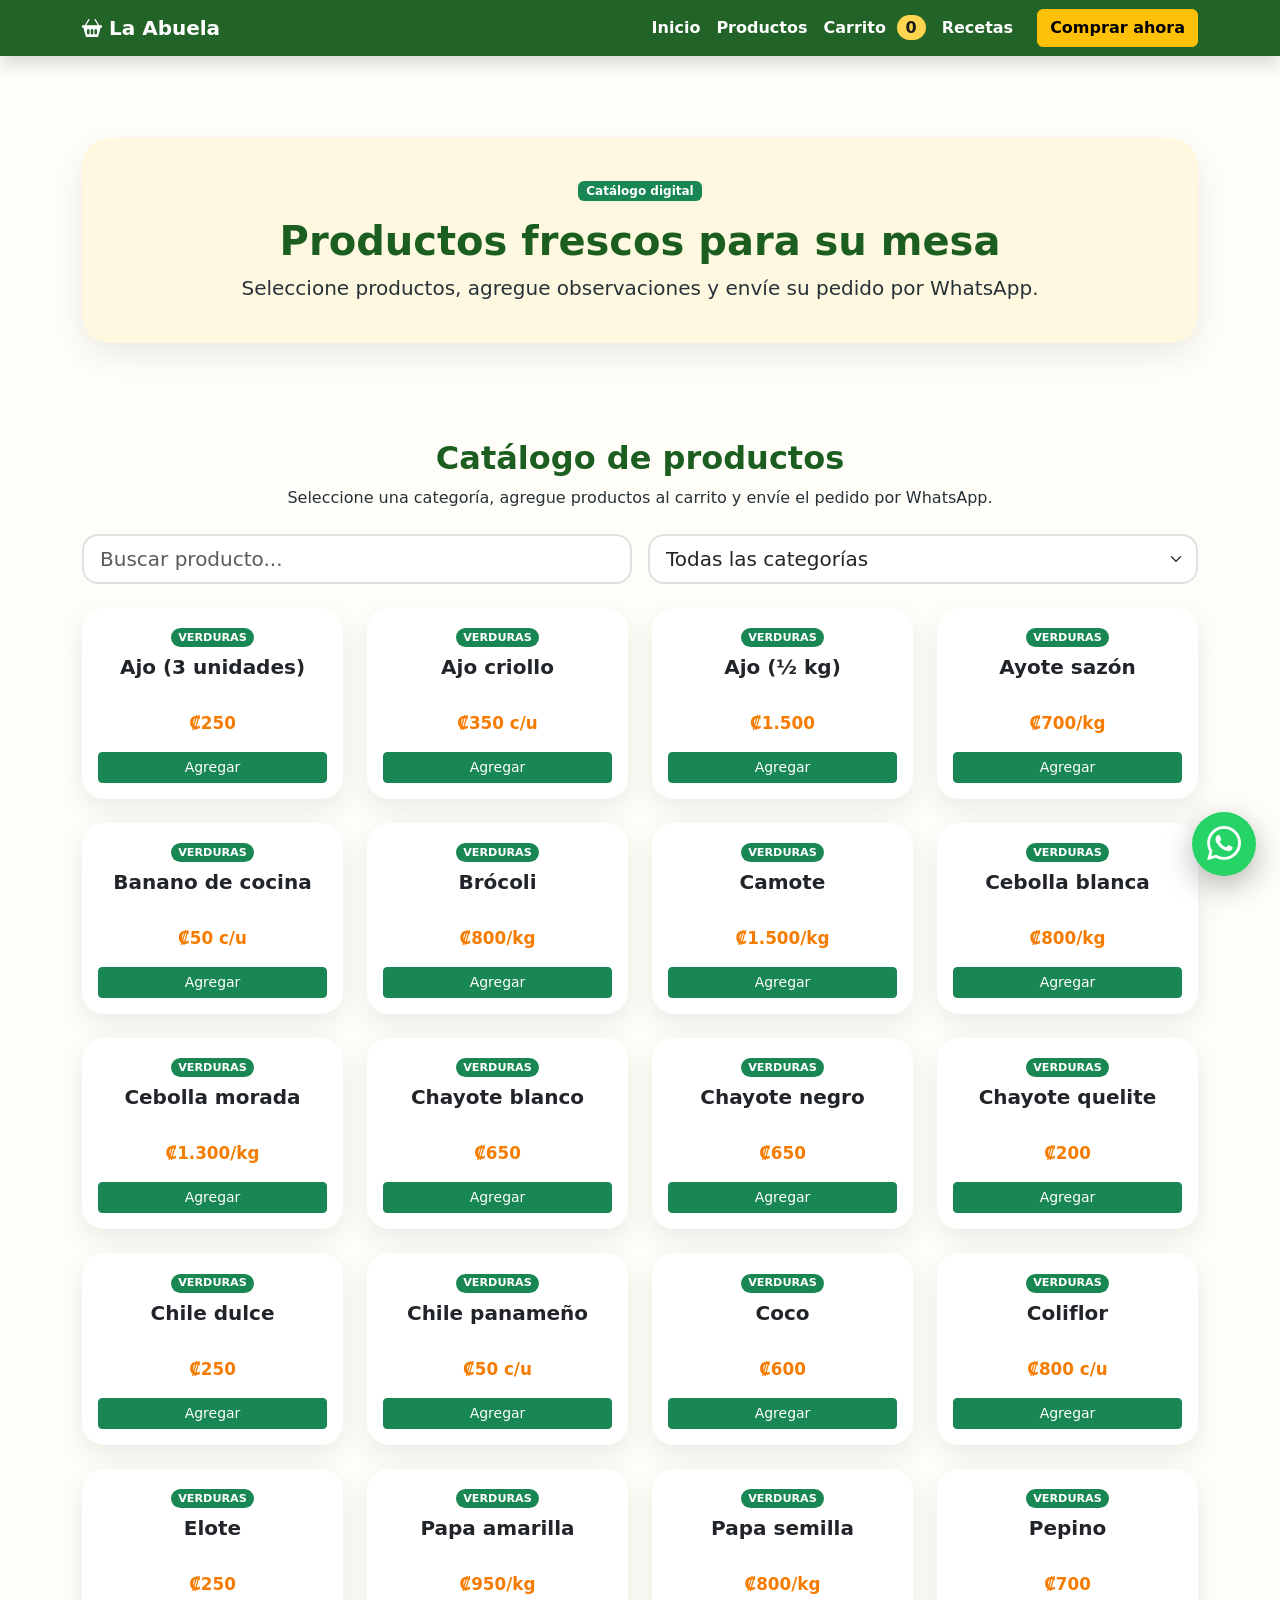
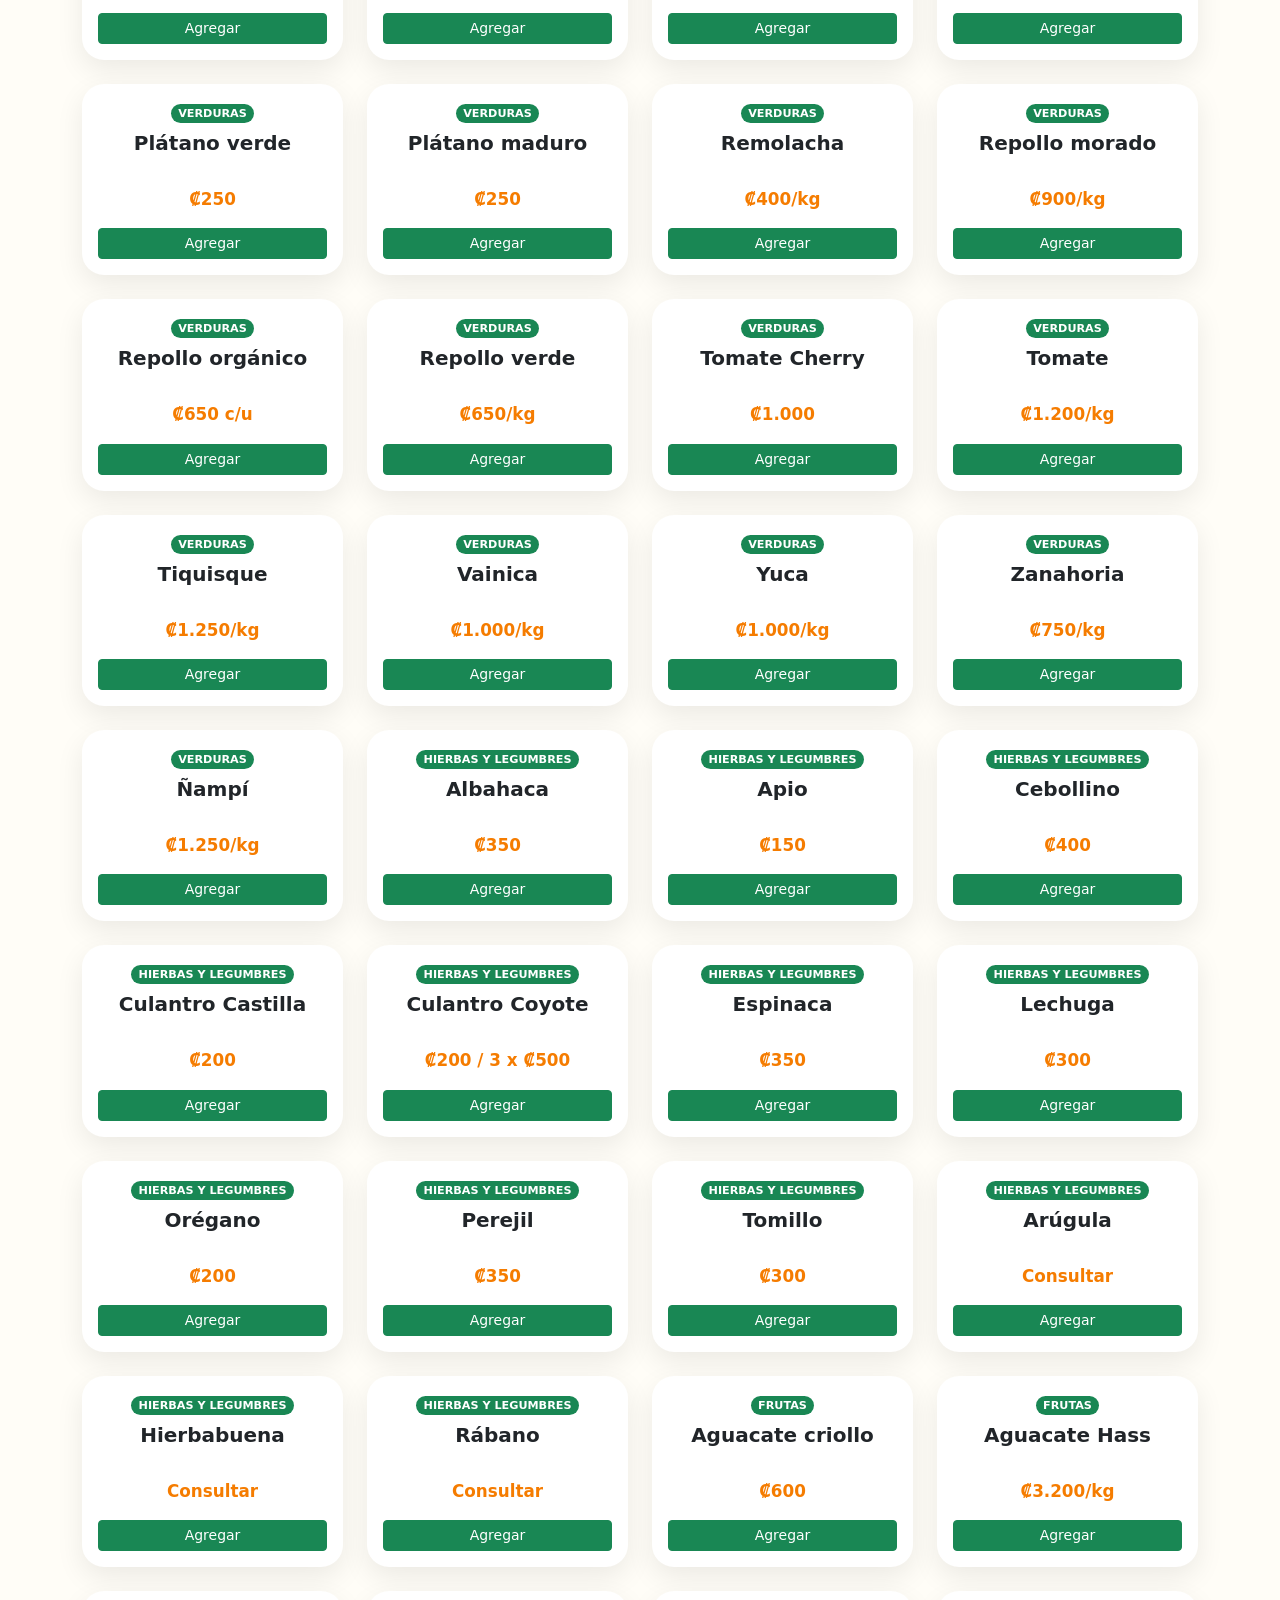
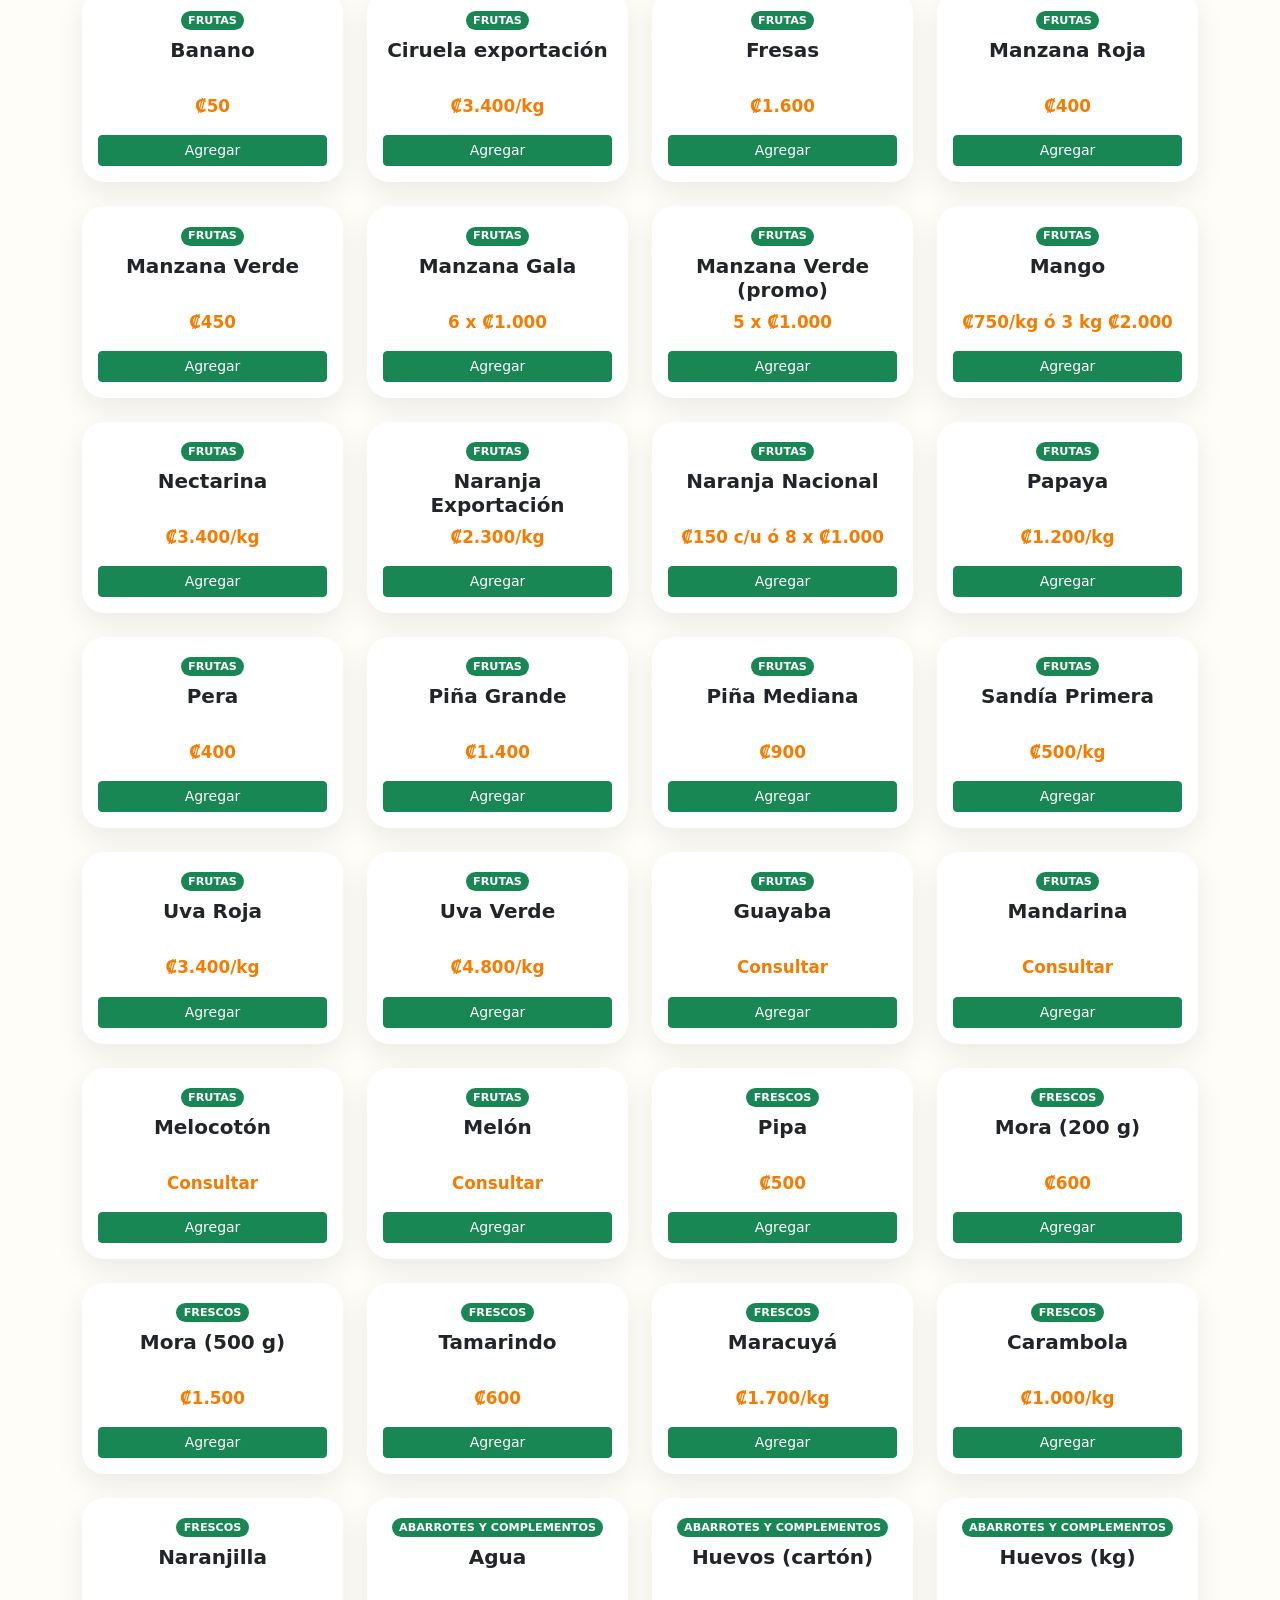
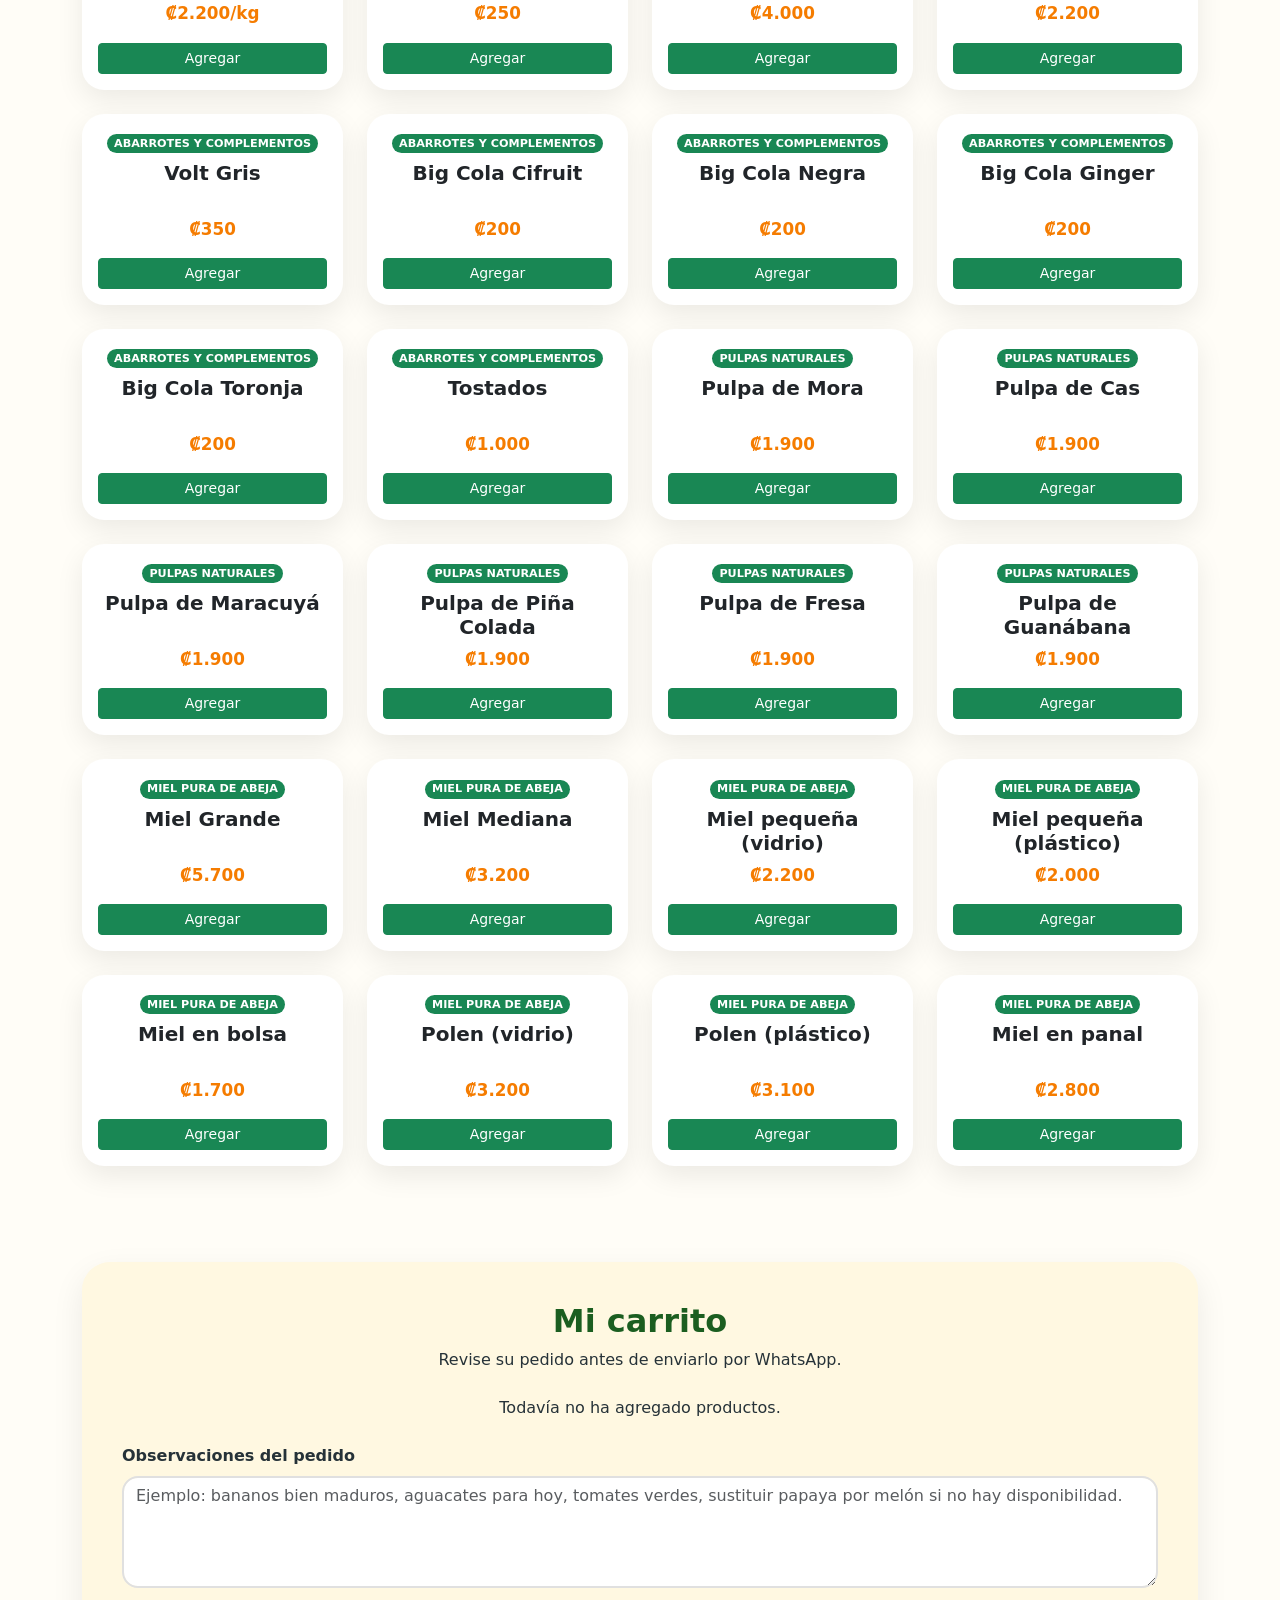
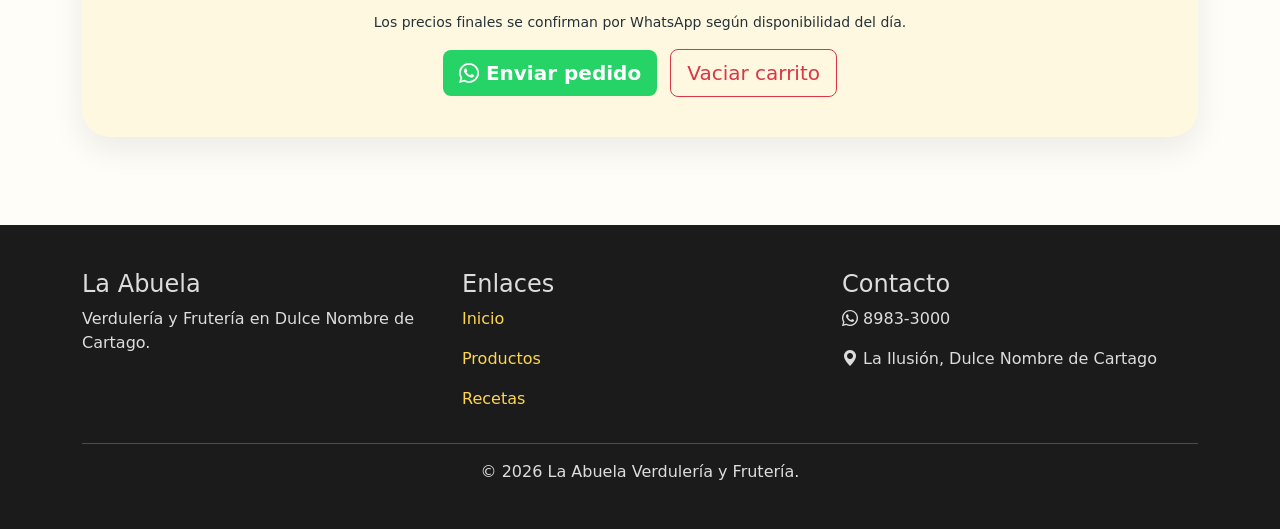
==== commit 944c3854: "Add files via upload" ====
--- a/productos.html
+++ b/productos.html
@@ -1,15 +1,596 @@
-<!doctype html><html lang="es"><head><meta charset="utf-8"><meta name="viewport" content="width=device-width, initial-scale=1"><title>Productos | La Abuela</title><link href="https://cdn.jsdelivr.net/npm/bootstrap@5.3.3/dist/css/bootstrap.min.css" rel="stylesheet"><link href="https://cdn.jsdelivr.net/npm/bootstrap-icons@1.11.3/font/bootstrap-icons.css" rel="stylesheet"><link rel="stylesheet" href="css/estilos.css"></head><body><nav class="navbar navbar-expand-lg navbar-dark fixed-top shadow"><div class="container"><a class="navbar-brand" href="index.html"><i class="bi bi-basket2-fill"></i> La Abuela</a><button class="navbar-toggler" type="button" data-bs-toggle="collapse" data-bs-target="#menu"><span class="navbar-toggler-icon"></span></button><div id="menu" class="collapse navbar-collapse"><ul class="navbar-nav ms-auto"><li class="nav-item"><a class="nav-link" href="index.html">Inicio</a></li><li class="nav-item"><a class="nav-link" href="productos.html">Productos</a></li><li class="nav-item"><a class="nav-link" href="recetas.html">Recetas</a></li><li class="nav-item"><a class="nav-link" href="contacto.html">Contacto</a></li></ul></div></div></nav><header class="page-header"><div class="container"><h1 class="display-4 fw-bold">Productos frescos y de calidad a buen precio</h1><p class="lead">Selección diaria para la cocina familiar.</p></div></header><main class="container py-5"><div class="row g-4">
-<div class="col-6 col-md-4 col-lg-3"><div class="card h-100"><img src="img/foto1.jpg" class="product-img w-100" alt="Variedad "><div class="card-body text-center"><h5>Variedad</h5><p>Para todos los gustos.</p></div></div></div>
-<div class="col-6 col-md-4 col-lg-3"><div class="card h-100"><img src="img/foto2.jpg" class="product-img w-100" alt="Excelente ubicación"><div class="card-body text-center"><h5>Excelente ubicación</h5><p>Lugar de distribución de pequeños productores.</p></div></div></div>
-<div class="col-6 col-md-4 col-lg-3"><div class="card h-100"><img src="img/foto3.jpg" class="product-img w-100" alt="Producto nacional"><div class="card-body text-center"><h5>Producto nacional</h5><p>Alta calidad.</p></div></div></div>
-<div class="col-6 col-md-4 col-lg-3"><div class="card h-100"><img src="img/foto4.jpg" class="product-img w-100" alt="Producto fresco"><div class="card-body text-center"><h5>Producto fresco</h5><p>Variedad en frutas.</p></div></div></div>
-<div class="col-6 col-md-4 col-lg-3"><div class="card h-100"><img src="img/foto5.jpg" class="product-img w-100" alt="Variedad"><div class="card-body text-center"><h5>Variedad</h5><p>Producto nacional e importado.</p></div></div></div>
-<div class="col-6 col-md-4 col-lg-3"><div class="card h-100"><img src="img/foto6.jpg" class="product-img w-100" alt="Producto de calidad"><div class="card-body text-center"><h5>Producto de calidad</h5><p>De la zona norte de Cartago a su mesa.</p></div></div></div>
-<div class="col-6 col-md-4 col-lg-3"><div class="card h-100"><img src="img/foto7.jpg" class="product-img w-100" alt="Producto de temporada"><div class="card-body text-center"><h5>Producto de temporada</h5><p>Consulte disponibilidad y promociones.</p></div></div></div>
-<div class="col-6 col-md-4 col-lg-3"><div class="card h-100"><img src="img/foto8.jpg" class="product-img w-100" alt="Producto fresco"><div class="card-body text-center"><h5>Producto fresco</h5><p>Dulzura y sabor.</p></div></div></div>
-<div class="col-6 col-md-4 col-lg-3"><div class="card h-100"><img src="img/foto9.jpg" class="product-img w-100" alt="Para sus picadillos"><div class="card-body text-center"><h5>Para sus picadillos</h5><p>Gran calidad.</p></div></div></div>
-<div class="col-6 col-md-4 col-lg-3"><div class="card h-100"><img src="img/foto10.jpg" class="product-img w-100" alt="Producto fresco"><div class="card-body text-center"><h5>Producto fresco</h5><p>Del frío de Llano Grande al calor de su hogar.</p></div></div></div>
-<div class="col-6 col-md-4 col-lg-3"><div class="card h-100"><img src="img/foto11.jpg" class="product-img w-100" alt="Producto fresco"><div class="card-body text-center"><h5>Producto fresco</h5><p>Excelente para meriendas.</p></div></div></div>
-<div class="col-6 col-md-4 col-lg-3"><div class="card h-100"><img src="img/foto12.jpg" class="product-img w-100" alt="Papas de calidad"><div class="card-body text-center"><h5>Papas de calidad</h5><p>En puré, picadillo, y más...</p></div></div></div>
-<div class="col-6 col-md-4 col-lg-3"><div class="card h-100"><img src="img/foto13.jpg" class="product-img w-100" alt="Producto de calidad"><div class="card-body text-center"><h5>Producto de calidad</h5><p>Aumenta el potencial de tu mesa.</p></div></div></div>
-</div><div class="text-center mt-5"><a href="https://laabuela-catalogo-mw1exf4.gamma.site/" target="_blank" class="btn btn-abuela btn-lg">Abrir catálogo digital</a></div></main><a href="https://wa.me/50689833000" target="_blank" class="whatsapp-float"><i class="bi bi-whatsapp"></i></a><footer class="footer text-center"><p>© 2026 La Abuela Verdulería y frutería</p></footer><script src="https://cdn.jsdelivr.net/npm/bootstrap@5.3.3/dist/js/bootstrap.bundle.min.js"></script><script src="js/main.js"></script></body></html>
+<!doctype html>
+<html lang="es">
+<head>
+  <meta charset="utf-8">
+  <meta name="viewport" content="width=device-width, initial-scale=1">
+  <title>Productos | La Abuela Verdulería y Frutería</title>
+
+  <meta name="description" content="Catálogo de productos de La Abuela Verdulería y Frutería. Frutas, verduras, frescos, pulpas naturales, miel y complementos.">
+
+  <link href="https://cdn.jsdelivr.net/npm/bootstrap@5.3.3/dist/css/bootstrap.min.css" rel="stylesheet">
+  <link href="https://cdn.jsdelivr.net/npm/bootstrap-icons@1.11.3/font/bootstrap-icons.css" rel="stylesheet">
+
+  <style>
+    :root {
+      --verde: #2e7d32;
+      --verde-oscuro: #1b5e20;
+      --naranja: #f57c00;
+      --amarillo: #ffd54f;
+      --crema: #fff8e1;
+    }
+
+    body {
+      font-family: 'Segoe UI', system-ui, sans-serif;
+      color: #263238;
+      padding-top: 90px;
+      background: #fffdf7;
+    }
+
+    .navbar {
+      background: rgba(27, 94, 32, .97);
+    }
+
+    .nav-link {
+      color: #fff !important;
+      font-weight: 600;
+    }
+
+    .nav-link:hover {
+      color: var(--amarillo) !important;
+    }
+
+    .section-title {
+      color: var(--verde-oscuro);
+      font-weight: 900;
+    }
+
+    .btn-abuela {
+      background: var(--naranja);
+      color: white;
+      font-weight: 800;
+      border: none;
+    }
+
+    .btn-abuela:hover {
+      background: #df6f00;
+      color: white;
+    }
+
+    .btn-whatsapp {
+      background: #25d366;
+      color: white;
+      font-weight: 800;
+      border: none;
+    }
+
+    .btn-whatsapp:hover {
+      background: #1ebe5d;
+      color: white;
+    }
+
+    .card {
+      border: none;
+      border-radius: 22px;
+      box-shadow: 0 10px 28px rgba(0,0,0,.08);
+    }
+
+    .product-card {
+      overflow: hidden;
+      transition: .25s ease;
+      background: #ffffff;
+    }
+
+    .product-card:hover {
+      transform: translateY(-6px);
+      box-shadow: 0 18px 40px rgba(0,0,0,.14);
+    }
+
+    .precio {
+      color: var(--naranja);
+      font-weight: 900;
+      font-size: 1.05rem;
+    }
+
+    .highlight {
+      background: var(--crema);
+      border-radius: 28px;
+      padding: 40px;
+      box-shadow: 0 12px 32px rgba(0,0,0,.08);
+    }
+
+    #buscadorProductos,
+    #filtroCategoria,
+    #observaciones {
+      border-radius: 16px;
+      border: 2px solid #e0e0e0;
+    }
+
+    #buscadorProductos:focus,
+    #filtroCategoria:focus,
+    #observaciones:focus {
+      border-color: #2e7d32;
+      box-shadow: 0 0 0 .2rem rgba(46, 125, 50, .18);
+    }
+
+    .product-card h5 {
+      min-height: 48px;
+      font-weight: 800;
+    }
+
+    .product-card .badge {
+      font-size: .7rem;
+      border-radius: 999px;
+    }
+
+    #lista-carrito .card {
+      border-radius: 18px;
+      margin-bottom: 12px;
+    }
+
+    .contador-carrito {
+      background: var(--amarillo);
+      color: #1b1b1b;
+      border-radius: 999px;
+      padding: 3px 9px;
+      font-weight: 900;
+      margin-left: 5px;
+    }
+
+    .footer {
+      background: #1b1b1b;
+      color: #ddd;
+      padding: 45px 0;
+      margin-top: 40px;
+    }
+
+    .footer a {
+      color: var(--amarillo);
+      text-decoration: none;
+    }
+
+    .whatsapp-float {
+      position: fixed;
+      right: 24px;
+      bottom: 24px;
+      width: 64px;
+      height: 64px;
+      background: #25d366;
+      color: white;
+      border-radius: 50%;
+      display: flex;
+      align-items: center;
+      justify-content: center;
+      font-size: 34px;
+      z-index: 999;
+      text-decoration: none;
+      box-shadow: 0 10px 30px rgba(0,0,0,.28);
+    }
+
+    .whatsapp-float:hover {
+      background: #1ebe5d;
+      color: white;
+      transform: scale(1.06);
+    }
+
+    @media (max-width: 768px) {
+      .highlight {
+        padding: 28px;
+      }
+    }
+  </style>
+</head>
+
+<body>
+
+<nav class="navbar navbar-expand-lg navbar-dark fixed-top shadow">
+  <div class="container">
+    <a class="navbar-brand fw-bold" href="index.html">
+      <i class="bi bi-basket2-fill"></i> La Abuela
+    </a>
+
+    <button class="navbar-toggler" type="button" data-bs-toggle="collapse" data-bs-target="#menu">
+      <span class="navbar-toggler-icon"></span>
+    </button>
+
+    <div class="collapse navbar-collapse" id="menu">
+      <ul class="navbar-nav ms-auto align-items-lg-center">
+        <li class="nav-item"><a class="nav-link" href="index.html">Inicio</a></li>
+        <li class="nav-item"><a class="nav-link active" href="productos.html">Productos</a></li>
+        <li class="nav-item"><a class="nav-link" href="#carrito">Carrito <span id="contadorCarrito" class="contador-carrito">0</span></a></li>
+        <li class="nav-item"><a class="nav-link" href="recetas.html">Recetas</a></li>
+        <li class="nav-item">
+          <a class="btn btn-warning fw-bold ms-lg-3" href="#productos">Comprar ahora</a>
+        </li>
+      </ul>
+    </div>
+  </div>
+</nav>
+
+<header class="container py-5">
+  <div class="highlight text-center">
+    <span class="badge bg-success mb-3">Catálogo digital</span>
+    <h1 class="section-title">Productos frescos para su mesa</h1>
+    <p class="fs-5 mb-0">
+      Seleccione productos, agregue observaciones y envíe su pedido por WhatsApp.
+    </p>
+  </div>
+</header>
+
+<main>
+
+<section id="productos" class="container py-5">
+  <div class="text-center mb-4">
+    <h2 class="section-title">Catálogo de productos</h2>
+    <p>Seleccione una categoría, agregue productos al carrito y envíe el pedido por WhatsApp.</p>
+  </div>
+
+  <div class="row g-3 mb-4">
+    <div class="col-md-6">
+      <input type="text" id="buscadorProductos" class="form-control form-control-lg" placeholder="Buscar producto...">
+    </div>
+
+    <div class="col-md-6">
+      <select id="filtroCategoria" class="form-select form-select-lg">
+        <option value="Todos">Todas las categorías</option>
+      </select>
+    </div>
+  </div>
+
+  <div id="contenedorProductos" class="row g-4"></div>
+</section>
+
+<section id="carrito" class="container py-5">
+  <div class="highlight">
+    <div class="text-center mb-4">
+      <h2 class="section-title">Mi carrito</h2>
+      <p>Revise su pedido antes de enviarlo por WhatsApp.</p>
+    </div>
+
+    <div id="lista-carrito"></div>
+
+    <div class="mb-4 mt-4">
+      <label for="observaciones" class="form-label fw-bold">Observaciones del pedido</label>
+      <textarea
+        id="observaciones"
+        class="form-control"
+        rows="4"
+        placeholder="Ejemplo: bananos bien maduros, aguacates para hoy, tomates verdes, sustituir papaya por melón si no hay disponibilidad."></textarea>
+    </div>
+
+    <div class="text-center mt-4">
+      <small class="d-block mb-3">
+        Los precios finales se confirman por WhatsApp según disponibilidad del día.
+      </small>
+
+      <button class="btn btn-whatsapp btn-lg" onclick="enviarWhatsApp()">
+        <i class="bi bi-whatsapp"></i> Enviar pedido
+      </button>
+
+      <button class="btn btn-outline-danger btn-lg ms-2 mt-2 mt-md-0" onclick="vaciarCarrito()">
+        Vaciar carrito
+      </button>
+    </div>
+  </div>
+</section>
+
+</main>
+
+<footer class="footer">
+  <div class="container">
+    <div class="row g-4">
+      <div class="col-md-4">
+        <h4>La Abuela</h4>
+        <p>Verdulería y Frutería en Dulce Nombre de Cartago.</p>
+      </div>
+
+      <div class="col-md-4">
+        <h4>Enlaces</h4>
+        <p><a href="index.html">Inicio</a></p>
+        <p><a href="productos.html">Productos</a></p>
+        <p><a href="recetas.html">Recetas</a></p>
+      </div>
+
+      <div class="col-md-4">
+        <h4>Contacto</h4>
+        <p><i class="bi bi-whatsapp"></i> 8983-3000</p>
+        <p><i class="bi bi-geo-alt-fill"></i> La Ilusión, Dulce Nombre de Cartago</p>
+      </div>
+    </div>
+
+    <hr>
+
+    <div class="text-center">
+      <p class="mb-0">© 2026 La Abuela Verdulería y Frutería.</p>
+    </div>
+  </div>
+</footer>
+
+<a href="https://wa.me/50689833000?text=Hola%20La%20Abuela,%20quiero%20hacer%20un%20pedido" target="_blank" class="whatsapp-float" aria-label="WhatsApp">
+  <i class="bi bi-whatsapp"></i>
+</a>
+
+<script src="https://cdn.jsdelivr.net/npm/bootstrap@5.3.3/dist/js/bootstrap.bundle.min.js"></script>
+
+<script>
+let carrito = [];
+
+const productos = [
+  { categoria: "VERDURAS", nombre: "Ajo (3 unidades)", precio: "₡250" },
+  { categoria: "VERDURAS", nombre: "Ajo criollo", precio: "₡350 c/u" },
+  { categoria: "VERDURAS", nombre: "Ajo (½ kg)", precio: "₡1.500" },
+  { categoria: "VERDURAS", nombre: "Ayote sazón", precio: "₡700/kg" },
+  { categoria: "VERDURAS", nombre: "Banano de cocina", precio: "₡50 c/u" },
+  { categoria: "VERDURAS", nombre: "Brócoli", precio: "₡800/kg" },
+  { categoria: "VERDURAS", nombre: "Camote", precio: "₡1.500/kg" },
+  { categoria: "VERDURAS", nombre: "Cebolla blanca", precio: "₡800/kg" },
+  { categoria: "VERDURAS", nombre: "Cebolla morada", precio: "₡1.300/kg" },
+  { categoria: "VERDURAS", nombre: "Chayote blanco", precio: "₡650" },
+  { categoria: "VERDURAS", nombre: "Chayote negro", precio: "₡650" },
+  { categoria: "VERDURAS", nombre: "Chayote quelite", precio: "₡200" },
+  { categoria: "VERDURAS", nombre: "Chile dulce", precio: "₡250" },
+  { categoria: "VERDURAS", nombre: "Chile panameño", precio: "₡50 c/u" },
+  { categoria: "VERDURAS", nombre: "Coco", precio: "₡600" },
+  { categoria: "VERDURAS", nombre: "Coliflor", precio: "₡800 c/u" },
+  { categoria: "VERDURAS", nombre: "Elote", precio: "₡250" },
+  { categoria: "VERDURAS", nombre: "Papa amarilla", precio: "₡950/kg" },
+  { categoria: "VERDURAS", nombre: "Papa semilla", precio: "₡800/kg" },
+  { categoria: "VERDURAS", nombre: "Pepino", precio: "₡700" },
+  { categoria: "VERDURAS", nombre: "Plátano verde", precio: "₡250" },
+  { categoria: "VERDURAS", nombre: "Plátano maduro", precio: "₡250" },
+  { categoria: "VERDURAS", nombre: "Remolacha", precio: "₡400/kg" },
+  { categoria: "VERDURAS", nombre: "Repollo morado", precio: "₡900/kg" },
+  { categoria: "VERDURAS", nombre: "Repollo orgánico", precio: "₡650 c/u" },
+  { categoria: "VERDURAS", nombre: "Repollo verde", precio: "₡650/kg" },
+  { categoria: "VERDURAS", nombre: "Tomate Cherry", precio: "₡1.000" },
+  { categoria: "VERDURAS", nombre: "Tomate", precio: "₡1.200/kg" },
+  { categoria: "VERDURAS", nombre: "Tiquisque", precio: "₡1.250/kg" },
+  { categoria: "VERDURAS", nombre: "Vainica", precio: "₡1.000/kg" },
+  { categoria: "VERDURAS", nombre: "Yuca", precio: "₡1.000/kg" },
+  { categoria: "VERDURAS", nombre: "Zanahoria", precio: "₡750/kg" },
+  { categoria: "VERDURAS", nombre: "Ñampí", precio: "₡1.250/kg" },
+
+  { categoria: "HIERBAS Y LEGUMBRES", nombre: "Albahaca", precio: "₡350" },
+  { categoria: "HIERBAS Y LEGUMBRES", nombre: "Apio", precio: "₡150" },
+  { categoria: "HIERBAS Y LEGUMBRES", nombre: "Cebollino", precio: "₡400" },
+  { categoria: "HIERBAS Y LEGUMBRES", nombre: "Culantro Castilla", precio: "₡200" },
+  { categoria: "HIERBAS Y LEGUMBRES", nombre: "Culantro Coyote", precio: "₡200 / 3 x ₡500" },
+  { categoria: "HIERBAS Y LEGUMBRES", nombre: "Espinaca", precio: "₡350" },
+  { categoria: "HIERBAS Y LEGUMBRES", nombre: "Lechuga", precio: "₡300" },
+  { categoria: "HIERBAS Y LEGUMBRES", nombre: "Orégano", precio: "₡200" },
+  { categoria: "HIERBAS Y LEGUMBRES", nombre: "Perejil", precio: "₡350" },
+  { categoria: "HIERBAS Y LEGUMBRES", nombre: "Tomillo", precio: "₡300" },
+  { categoria: "HIERBAS Y LEGUMBRES", nombre: "Arúgula", precio: "Consultar" },
+  { categoria: "HIERBAS Y LEGUMBRES", nombre: "Hierbabuena", precio: "Consultar" },
+  { categoria: "HIERBAS Y LEGUMBRES", nombre: "Rábano", precio: "Consultar" },
+
+  { categoria: "FRUTAS", nombre: "Aguacate criollo", precio: "₡600" },
+  { categoria: "FRUTAS", nombre: "Aguacate Hass", precio: "₡3.200/kg" },
+  { categoria: "FRUTAS", nombre: "Banano", precio: "₡50" },
+  { categoria: "FRUTAS", nombre: "Ciruela exportación", precio: "₡3.400/kg" },
+  { categoria: "FRUTAS", nombre: "Fresas", precio: "₡1.600" },
+  { categoria: "FRUTAS", nombre: "Manzana Roja", precio: "₡400" },
+  { categoria: "FRUTAS", nombre: "Manzana Verde", precio: "₡450" },
+  { categoria: "FRUTAS", nombre: "Manzana Gala", precio: "6 x ₡1.000" },
+  { categoria: "FRUTAS", nombre: "Manzana Verde (promo)", precio: "5 x ₡1.000" },
+  { categoria: "FRUTAS", nombre: "Mango", precio: "₡750/kg ó 3 kg ₡2.000" },
+  { categoria: "FRUTAS", nombre: "Nectarina", precio: "₡3.400/kg" },
+  { categoria: "FRUTAS", nombre: "Naranja Exportación", precio: "₡2.300/kg" },
+  { categoria: "FRUTAS", nombre: "Naranja Nacional", precio: "₡150 c/u ó 8 x ₡1.000" },
+  { categoria: "FRUTAS", nombre: "Papaya", precio: "₡1.200/kg" },
+  { categoria: "FRUTAS", nombre: "Pera", precio: "₡400" },
+  { categoria: "FRUTAS", nombre: "Piña Grande", precio: "₡1.400" },
+  { categoria: "FRUTAS", nombre: "Piña Mediana", precio: "₡900" },
+  { categoria: "FRUTAS", nombre: "Sandía Primera", precio: "₡500/kg" },
+  { categoria: "FRUTAS", nombre: "Uva Roja", precio: "₡3.400/kg" },
+  { categoria: "FRUTAS", nombre: "Uva Verde", precio: "₡4.800/kg" },
+  { categoria: "FRUTAS", nombre: "Guayaba", precio: "Consultar" },
+  { categoria: "FRUTAS", nombre: "Mandarina", precio: "Consultar" },
+  { categoria: "FRUTAS", nombre: "Melocotón", precio: "Consultar" },
+  { categoria: "FRUTAS", nombre: "Melón", precio: "Consultar" },
+
+  { categoria: "FRESCOS", nombre: "Pipa", precio: "₡500" },
+  { categoria: "FRESCOS", nombre: "Mora (200 g)", precio: "₡600" },
+  { categoria: "FRESCOS", nombre: "Mora (500 g)", precio: "₡1.500" },
+  { categoria: "FRESCOS", nombre: "Tamarindo", precio: "₡600" },
+  { categoria: "FRESCOS", nombre: "Maracuyá", precio: "₡1.700/kg" },
+  { categoria: "FRESCOS", nombre: "Carambola", precio: "₡1.000/kg" },
+  { categoria: "FRESCOS", nombre: "Naranjilla", precio: "₡2.200/kg" },
+
+  { categoria: "ABARROTES Y COMPLEMENTOS", nombre: "Agua", precio: "₡250" },
+  { categoria: "ABARROTES Y COMPLEMENTOS", nombre: "Huevos (cartón)", precio: "₡4.000" },
+  { categoria: "ABARROTES Y COMPLEMENTOS", nombre: "Huevos (kg)", precio: "₡2.200" },
+  { categoria: "ABARROTES Y COMPLEMENTOS", nombre: "Volt Gris", precio: "₡350" },
+  { categoria: "ABARROTES Y COMPLEMENTOS", nombre: "Big Cola Cifruit", precio: "₡200" },
+  { categoria: "ABARROTES Y COMPLEMENTOS", nombre: "Big Cola Negra", precio: "₡200" },
+  { categoria: "ABARROTES Y COMPLEMENTOS", nombre: "Big Cola Ginger", precio: "₡200" },
+  { categoria: "ABARROTES Y COMPLEMENTOS", nombre: "Big Cola Toronja", precio: "₡200" },
+  { categoria: "ABARROTES Y COMPLEMENTOS", nombre: "Tostados", precio: "₡1.000" },
+
+  { categoria: "PULPAS NATURALES", nombre: "Pulpa de Mora", precio: "₡1.900" },
+  { categoria: "PULPAS NATURALES", nombre: "Pulpa de Cas", precio: "₡1.900" },
+  { categoria: "PULPAS NATURALES", nombre: "Pulpa de Maracuyá", precio: "₡1.900" },
+  { categoria: "PULPAS NATURALES", nombre: "Pulpa de Piña Colada", precio: "₡1.900" },
+  { categoria: "PULPAS NATURALES", nombre: "Pulpa de Fresa", precio: "₡1.900" },
+  { categoria: "PULPAS NATURALES", nombre: "Pulpa de Guanábana", precio: "₡1.900" },
+
+  { categoria: "MIEL PURA DE ABEJA", nombre: "Miel Grande", precio: "₡5.700" },
+  { categoria: "MIEL PURA DE ABEJA", nombre: "Miel Mediana", precio: "₡3.200" },
+  { categoria: "MIEL PURA DE ABEJA", nombre: "Miel pequeña (vidrio)", precio: "₡2.200" },
+  { categoria: "MIEL PURA DE ABEJA", nombre: "Miel pequeña (plástico)", precio: "₡2.000" },
+  { categoria: "MIEL PURA DE ABEJA", nombre: "Miel en bolsa", precio: "₡1.700" },
+  { categoria: "MIEL PURA DE ABEJA", nombre: "Polen (vidrio)", precio: "₡3.200" },
+  { categoria: "MIEL PURA DE ABEJA", nombre: "Polen (plástico)", precio: "₡3.100" },
+  { categoria: "MIEL PURA DE ABEJA", nombre: "Miel en panal", precio: "₡2.800" }
+];
+
+function escaparTexto(texto) {
+  return texto.replace(/\\/g, "\\\\").replace(/'/g, "\\'");
+}
+
+function cargarCategorias() {
+  const select = document.getElementById("filtroCategoria");
+  const categorias = [...new Set(productos.map(producto => producto.categoria))];
+
+  categorias.forEach(categoria => {
+    const option = document.createElement("option");
+    option.value = categoria;
+    option.textContent = categoria;
+    select.appendChild(option);
+  });
+}
+
+function mostrarProductos() {
+  const contenedor = document.getElementById("contenedorProductos");
+  const busqueda = document.getElementById("buscadorProductos").value.toLowerCase();
+  const categoriaSeleccionada = document.getElementById("filtroCategoria").value;
+
+  contenedor.innerHTML = "";
+
+  const productosFiltrados = productos.filter(producto => {
+    const coincideNombre = producto.nombre.toLowerCase().includes(busqueda);
+    const coincideCategoria = categoriaSeleccionada === "Todos" || producto.categoria === categoriaSeleccionada;
+    return coincideNombre && coincideCategoria;
+  });
+
+  if (productosFiltrados.length === 0) {
+    contenedor.innerHTML = "<p class='text-center'>No se encontraron productos.</p>";
+    return;
+  }
+
+  productosFiltrados.forEach(producto => {
+    contenedor.innerHTML += `
+      <div class="col-6 col-md-4 col-lg-3">
+        <div class="card product-card h-100">
+          <div class="card-body text-center">
+            <span class="badge bg-success mb-2">${producto.categoria}</span>
+            <h5>${producto.nombre}</h5>
+            <p class="precio">${producto.precio}</p>
+            <button class="btn btn-success btn-sm w-100" onclick="agregarCarrito('${escaparTexto(producto.nombre)}', '${escaparTexto(producto.precio)}')">
+              Agregar
+            </button>
+          </div>
+        </div>
+      </div>
+    `;
+  });
+}
+
+function agregarCarrito(nombre, precio) {
+  const existente = carrito.find(item => item.nombre === nombre);
+
+  if (existente) {
+    existente.cantidad++;
+  } else {
+    carrito.push({
+      nombre: nombre,
+      precio: precio,
+      cantidad: 1
+    });
+  }
+
+  mostrarCarrito();
+
+  const seccionCarrito = document.getElementById("carrito");
+  if (seccionCarrito) {
+    seccionCarrito.scrollIntoView({ behavior: "smooth" });
+  }
+}
+
+function cambiarCantidad(nombre, cambio) {
+  const producto = carrito.find(item => item.nombre === nombre);
+
+  if (!producto) return;
+
+  producto.cantidad += cambio;
+
+  if (producto.cantidad <= 0) {
+    carrito = carrito.filter(item => item.nombre !== nombre);
+  }
+
+  mostrarCarrito();
+}
+
+function eliminarProducto(nombre) {
+  carrito = carrito.filter(item => item.nombre !== nombre);
+  mostrarCarrito();
+}
+
+function vaciarCarrito() {
+  carrito = [];
+  mostrarCarrito();
+}
+
+function mostrarCarrito() {
+  const lista = document.getElementById("lista-carrito");
+  const contador = document.getElementById("contadorCarrito");
+
+  if (!lista) return;
+
+  lista.innerHTML = "";
+
+  const totalItems = carrito.reduce((total, item) => total + item.cantidad, 0);
+  contador.textContent = totalItems;
+
+  if (carrito.length === 0) {
+    lista.innerHTML = "<p class='text-center'>Todavía no ha agregado productos.</p>";
+    return;
+  }
+
+  carrito.forEach(item => {
+    lista.innerHTML += `
+      <div class="card p-3 mb-2">
+        <div class="d-flex justify-content-between align-items-center flex-wrap gap-2">
+          <div>
+            <strong>${item.nombre}</strong><br>
+            <small>Precio: ${item.precio}</small><br>
+            <small>Cantidad: ${item.cantidad}</small>
+          </div>
+
+          <div>
+            <button class="btn btn-sm btn-outline-success" onclick="cambiarCantidad('${escaparTexto(item.nombre)}', 1)">+</button>
+            <button class="btn btn-sm btn-outline-warning" onclick="cambiarCantidad('${escaparTexto(item.nombre)}', -1)">-</button>
+            <button class="btn btn-sm btn-outline-danger" onclick="eliminarProducto('${escaparTexto(item.nombre)}')">Eliminar</button>
+          </div>
+        </div>
+      </div>
+    `;
+  });
+}
+
+function enviarWhatsApp() {
+  if (carrito.length === 0) {
+    alert("El carrito está vacío.");
+    return;
+  }
+
+  let mensaje = "Hola La Abuela, quiero hacer este pedido:\\n\\n";
+
+  carrito.forEach(item => {
+    mensaje += "- " + item.nombre + " x" + item.cantidad + " | Precio: " + item.precio + "\\n";
+  });
+
+  const observaciones = document.getElementById("observaciones").value;
+
+  if (observaciones.trim() !== "") {
+    mensaje += "\\nObservaciones del pedido:\\n";
+    mensaje += observaciones.trim() + "\\n";
+  }
+
+  mensaje += "\\nPor favor confirmar disponibilidad, precios del día y servicio a domicilio.";
+
+  const mensajeCodificado = encodeURIComponent(mensaje);
+  window.open("https://wa.me/50689833000?text=" + mensajeCodificado, "_blank");
+}
+
+document.addEventListener("DOMContentLoaded", function() {
+  cargarCategorias();
+  mostrarProductos();
+  mostrarCarrito();
+
+  document.getElementById("buscadorProductos").addEventListener("input", mostrarProductos);
+  document.getElementById("filtroCategoria").addEventListener("change", mostrarProductos);
+});
+</script>
+
+</body>
+</html>
